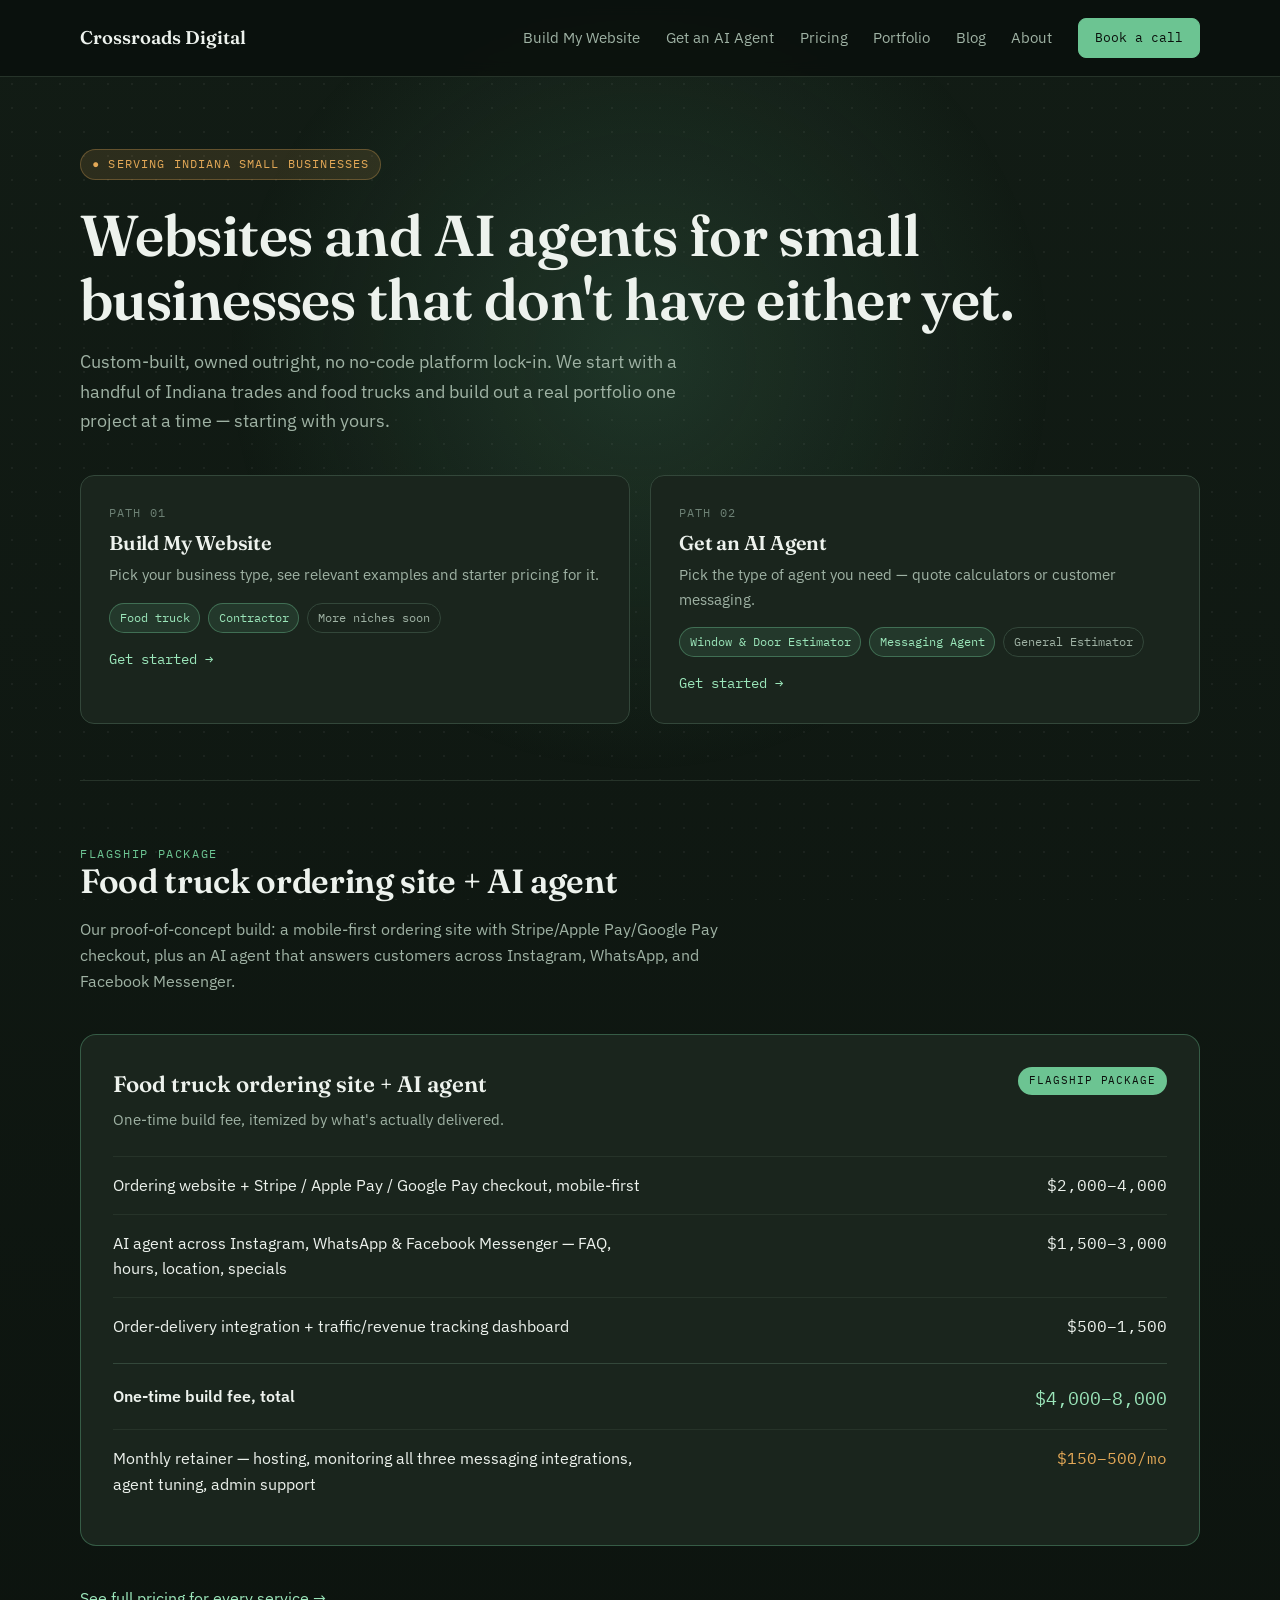
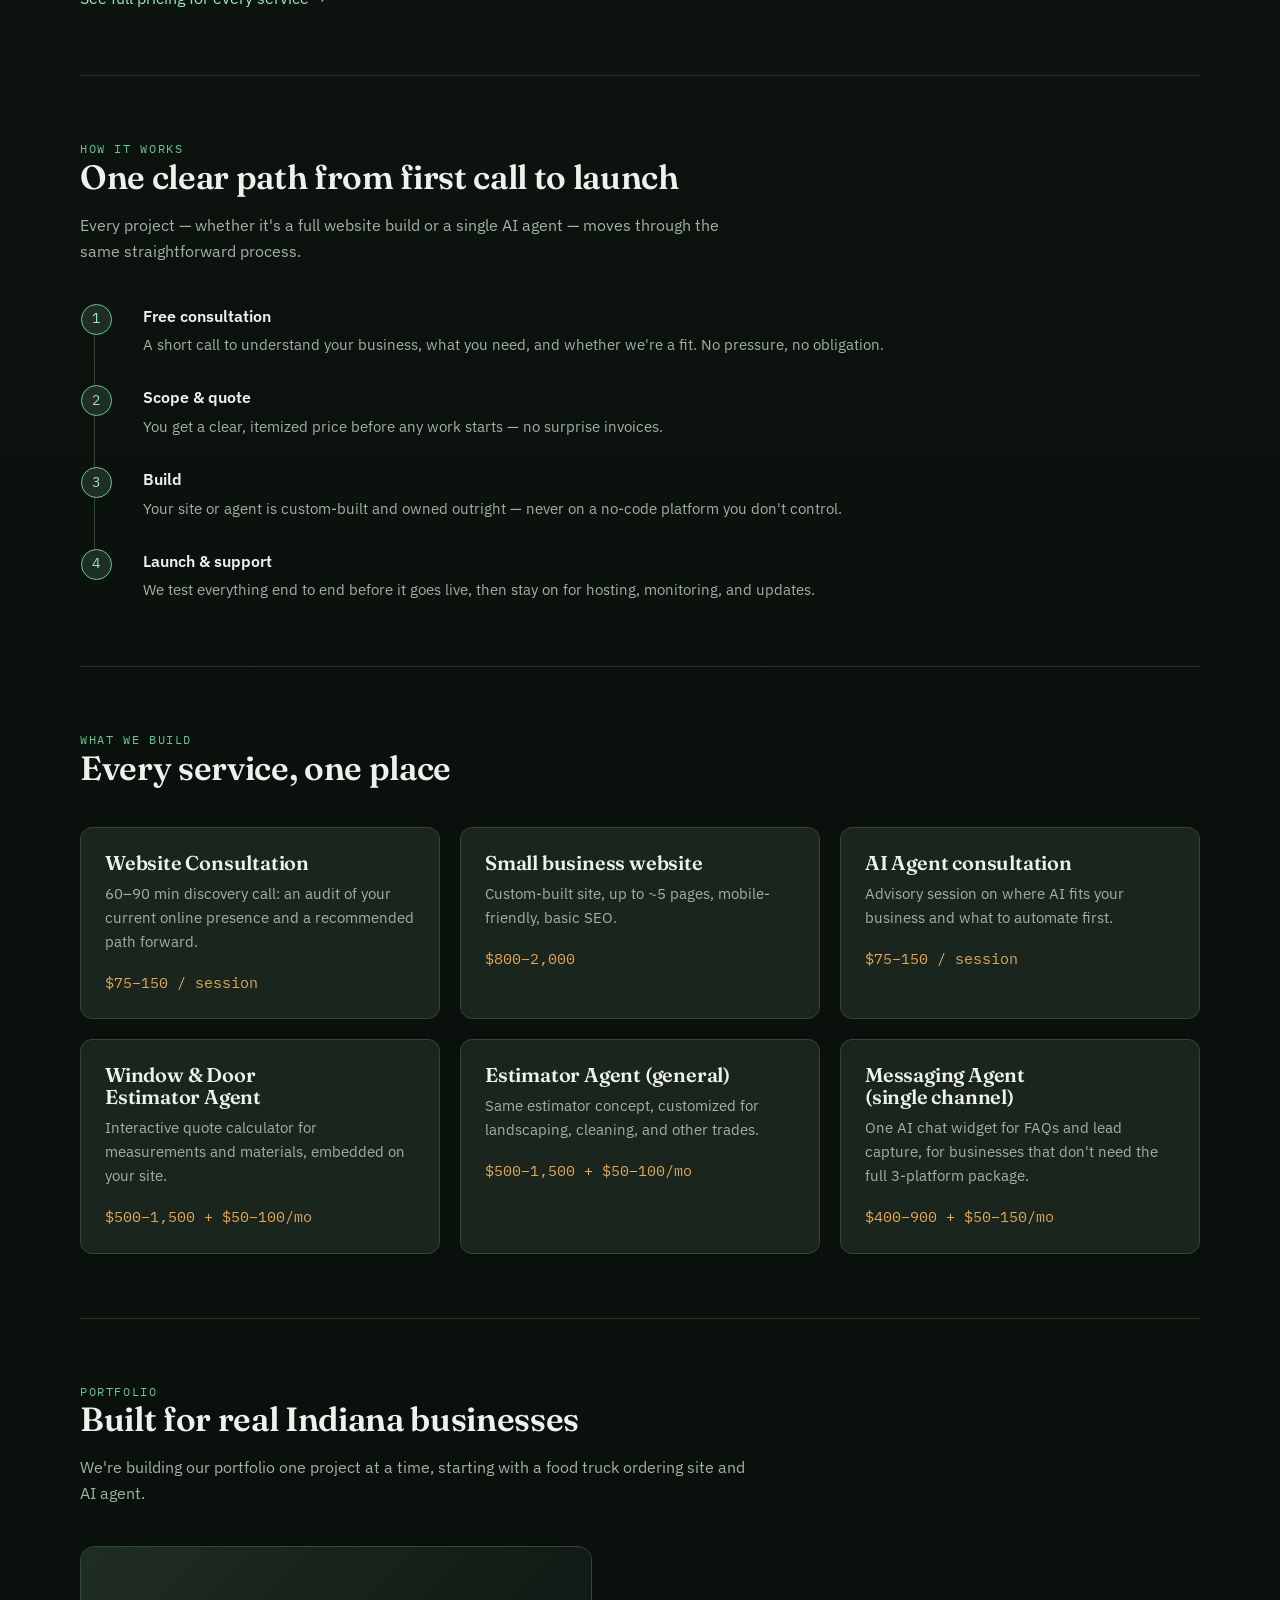
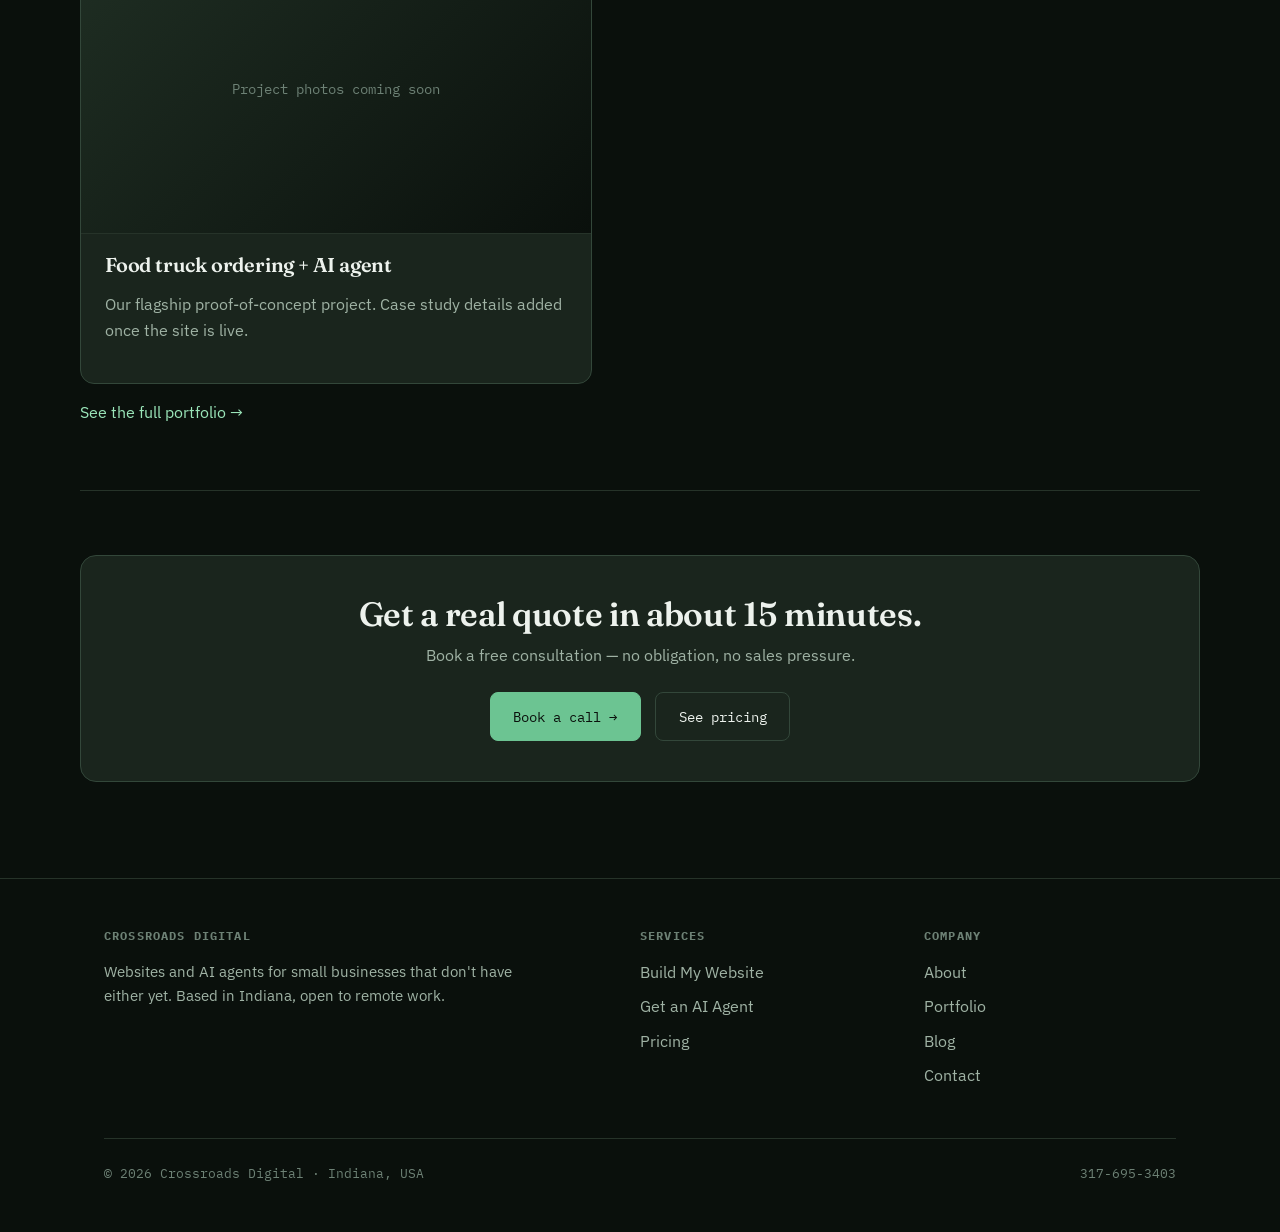
==== site/index.html @ ee1a5118 "Initial commit: Crossroads Digital marketing site Static HTML/CSS/JS site per the launch plan (color" ====
<!doctype html>
<html lang="en">
<head>
<meta charset="utf-8">
<meta name="viewport" content="width=device-width, initial-scale=1">
<title>Crossroads Digital — Websites &amp; AI Agents for Indiana Small Businesses</title>
<meta name="description" content="Custom websites and AI agents for small businesses that don't have either yet. Serving Indiana — food trucks, contractors, and local trades.">
<link rel="icon" type="image/svg+xml" href="favicon.svg">
<meta property="og:type" content="website">
<meta property="og:title" content="Crossroads Digital — Websites & AI Agents for Indiana Small Businesses">
<meta property="og:description" content="Custom websites and AI agents for small businesses that don't have either yet. Serving Indiana — food trucks, contractors, and local trades.">
<meta name="twitter:card" content="summary">
<meta name="twitter:title" content="Crossroads Digital — Websites & AI Agents for Indiana Small Businesses">
<meta name="twitter:description" content="Custom websites and AI agents for small businesses that don't have either yet. Serving Indiana — food trucks, contractors, and local trades.">
<link rel="stylesheet" href="css/styles.css">
</head>
<body>

<header class="site">
  <nav class="wrap nav">
    <a href="index.html" class="logo">Crossroads Digital</a>
    <button class="nav-toggle" id="navToggle" aria-expanded="false" aria-controls="navLinks">Menu</button>
    <div class="nav-links" id="navLinks">
      <a href="build-my-website.html">Build My Website</a>
      <a href="get-an-ai-agent.html">Get an AI Agent</a>
      <a href="pricing.html">Pricing</a>
      <a href="portfolio.html">Portfolio</a>
      <a href="blog.html">Blog</a>
      <a href="about.html">About</a>
      <a href="contact.html" class="nav-cta">Book a call</a>
    </div>
  </nav>
</header>

<main>
  <section class="hero wrap">
    <div class="tag">● Serving Indiana small businesses</div>
    <h1>Websites and AI agents for small businesses that don't have either yet.</h1>
    <p class="sub">Custom-built, owned outright, no no-code platform lock-in. We start with a handful of Indiana trades and food trucks and build out a real portfolio one project at a time — starting with yours.</p>

    <div class="hero-paths">
      <a href="build-my-website.html" class="path-card">
        <div class="path-eyebrow">Path 01</div>
        <h3>Build My Website</h3>
        <p>Pick your business type, see relevant examples and starter pricing for it.</p>
        <div class="niche-tags">
          <span class="niche-tag launch">Food truck</span>
          <span class="niche-tag launch">Contractor</span>
          <span class="niche-tag">More niches soon</span>
        </div>
        <div class="go" style="margin-top:1rem;">Get started →</div>
      </a>
      <a href="get-an-ai-agent.html" class="path-card">
        <div class="path-eyebrow">Path 02</div>
        <h3>Get an AI Agent</h3>
        <p>Pick the type of agent you need — quote calculators or customer messaging.</p>
        <div class="niche-tags">
          <span class="niche-tag launch">Window &amp; Door Estimator</span>
          <span class="niche-tag launch">Messaging Agent</span>
          <span class="niche-tag">General Estimator</span>
        </div>
        <div class="go" style="margin-top:1rem;">Get started →</div>
      </a>
    </div>
  </section>

  <section class="section wrap">
    <div class="section-head">
      <div class="kicker">Flagship package</div>
      <h2>Food truck ordering site + AI agent</h2>
      <p class="lede">Our proof-of-concept build: a mobile-first ordering site with Stripe/Apple Pay/Google Pay checkout, plus an AI agent that answers customers across Instagram, WhatsApp, and Facebook Messenger.</p>
    </div>

    <div class="flagship">
      <div class="flagship-head">
        <div>
          <div class="flagship-name">Food truck ordering site + AI agent</div>
          <p class="flagship-sub">One-time build fee, itemized by what's actually delivered.</p>
        </div>
        <span class="pick">Flagship package</span>
      </div>

      <div class="line-item">
        <div class="li-label">Ordering website + Stripe / Apple Pay / Google Pay checkout, mobile-first</div>
        <div class="li-price">$2,000–4,000</div>
      </div>
      <div class="line-item">
        <div class="li-label">AI agent across Instagram, WhatsApp &amp; Facebook Messenger — FAQ, hours, location, specials</div>
        <div class="li-price">$1,500–3,000</div>
      </div>
      <div class="line-item">
        <div class="li-label">Order-delivery integration + traffic/revenue tracking dashboard</div>
        <div class="li-price">$500–1,500</div>
      </div>
      <div class="line-item total">
        <div class="li-label">One-time build fee, total</div>
        <div class="li-price">$4,000–8,000</div>
      </div>
      <div class="line-item retainer">
        <div class="li-label">Monthly retainer — hosting, monitoring all three messaging integrations, agent tuning, admin support</div>
        <div class="li-price">$150–500/mo</div>
      </div>
    </div>
    <a href="pricing.html" class="cta-link">See full pricing for every service →</a>
  </section>

  <section class="section wrap">
    <div class="section-head">
      <div class="kicker">How it works</div>
      <h2>One clear path from first call to launch</h2>
      <p class="lede">Every project — whether it's a full website build or a single AI agent — moves through the same straightforward process.</p>
    </div>
    <ol class="steps">
      <li>
        <div class="step-title">Free consultation</div>
        <div class="step-detail">A short call to understand your business, what you need, and whether we're a fit. No pressure, no obligation.</div>
      </li>
      <li>
        <div class="step-title">Scope &amp; quote</div>
        <div class="step-detail">You get a clear, itemized price before any work starts — no surprise invoices.</div>
      </li>
      <li>
        <div class="step-title">Build</div>
        <div class="step-detail">Your site or agent is custom-built and owned outright — never on a no-code platform you don't control.</div>
      </li>
      <li>
        <div class="step-title">Launch &amp; support</div>
        <div class="step-detail">We test everything end to end before it goes live, then stay on for hosting, monitoring, and updates.</div>
      </li>
    </ol>
  </section>

  <section class="section wrap">
    <div class="section-head">
      <div class="kicker">What we build</div>
      <h2>Every service, one place</h2>
    </div>
    <div class="grid grid-3">
      <div class="card">
        <h3>Website Consultation</h3>
        <p>60–90 min discovery call: an audit of your current online presence and a recommended path forward.</p>
        <div class="price">$75–150 / session</div>
      </div>
      <div class="card">
        <h3>Small business website</h3>
        <p>Custom-built site, up to ~5 pages, mobile-friendly, basic SEO.</p>
        <div class="price">$800–2,000</div>
      </div>
      <div class="card">
        <h3>AI Agent consultation</h3>
        <p>Advisory session on where AI fits your business and what to automate first.</p>
        <div class="price">$75–150 / session</div>
      </div>
      <div class="card">
        <h3>Window &amp; Door Estimator Agent</h3>
        <p>Interactive quote calculator for measurements and materials, embedded on your site.</p>
        <div class="price">$500–1,500 + $50–100/mo</div>
      </div>
      <div class="card">
        <h3>Estimator Agent (general)</h3>
        <p>Same estimator concept, customized for landscaping, cleaning, and other trades.</p>
        <div class="price">$500–1,500 + $50–100/mo</div>
      </div>
      <div class="card">
        <h3>Messaging Agent (single channel)</h3>
        <p>One AI chat widget for FAQs and lead capture, for businesses that don't need the full 3-platform package.</p>
        <div class="price">$400–900 + $50–150/mo</div>
      </div>
    </div>
  </section>

  <section class="section wrap">
    <div class="section-head">
      <div class="kicker">Portfolio</div>
      <h2>Built for real Indiana businesses</h2>
      <p class="lede">We're building our portfolio one project at a time, starting with a food truck ordering site and AI agent.</p>
    </div>
    <div class="portfolio-card" style="max-width:32rem;">
      <div class="thumb">Project photos coming soon</div>
      <div class="body">
        <h3>Food truck ordering + AI agent</h3>
        <p class="muted">Our flagship proof-of-concept project. Case study details added once the site is live.</p>
      </div>
    </div>
    <a href="portfolio.html" class="cta-link" style="display:inline-block; margin-top:1rem;">See the full portfolio →</a>
  </section>

  <section class="section wrap">
    <div class="cta-band">
      <h2>Get a real quote in about 15 minutes.</h2>
      <p>Book a free consultation — no obligation, no sales pressure.</p>
      <div class="btn-row">
        <a href="contact.html" class="btn">Book a call →</a>
        <a href="pricing.html" class="btn secondary">See pricing</a>
      </div>
    </div>
  </section>
</main>

<footer class="site">
  <div class="wrap">
    <div class="footer-grid">
      <div>
        <h4>Crossroads Digital</h4>
        <p class="muted" style="max-width:26rem; font-size:0.92rem;">Websites and AI agents for small businesses that don't have either yet. Based in Indiana, open to remote work.</p>
      </div>
      <div>
        <h4>Services</h4>
        <ul>
          <li><a href="build-my-website.html">Build My Website</a></li>
          <li><a href="get-an-ai-agent.html">Get an AI Agent</a></li>
          <li><a href="pricing.html">Pricing</a></li>
        </ul>
      </div>
      <div>
        <h4>Company</h4>
        <ul>
          <li><a href="about.html">About</a></li>
          <li><a href="portfolio.html">Portfolio</a></li>
          <li><a href="blog.html">Blog</a></li>
          <li><a href="contact.html">Contact</a></li>
        </ul>
      </div>
    </div>
    <div class="footer-bottom">
      <span>© 2026 Crossroads Digital · Indiana, USA</span>
      <span>317-695-3403</span>
    </div>
  </div>
</footer>

<script src="js/nav.js"></script>
</body>
</html>
---- site/css/styles.css ----
/* Crossroads Digital — shared design system
   Palette, type, and pattern lifted directly from the launch plan. */

@import url('https://fonts.googleapis.com/css2?family=Fraunces:opsz,wght@9..144,500;9..144,600;9..144,700&family=IBM+Plex+Sans:wght@400;500;600;700&family=IBM+Plex+Mono:wght@400;500&display=swap');

:root {
  --bg-0: #0a100c;
  --bg-1: #121c15;
  --surface: #1a251d;
  --surface-2: #1f2e23;
  --border: #33473a;
  --border-soft: #263329;
  --text: #edf2ed;
  --text-muted: #9fb2a4;
  --text-faint: #6d8175;
  --accent: #6cc492;
  --accent-strong: #9be6ba;
  --amber: #e3a857;
  --amber-soft: rgba(227, 168, 87, 0.13);
  --accent-soft: rgba(108, 196, 146, 0.12);
  --font-display: "Fraunces", Georgia, "Times New Roman", serif;
  --font-body: "IBM Plex Sans", -apple-system, "Segoe UI", sans-serif;
  --font-mono: "IBM Plex Mono", ui-monospace, "SFMono-Regular", Menlo, monospace;
  --max: 1120px;
}

* { box-sizing: border-box; }
html { -webkit-text-size-adjust: 100%; scroll-behavior: smooth; }

body {
  margin: 0;
  background: linear-gradient(180deg, var(--bg-1) 0%, var(--bg-0) 55%, var(--bg-0) 100%);
  color: var(--text);
  font-family: var(--font-body);
  font-size: 16px;
  line-height: 1.6;
  position: relative;
  min-height: 100vh;
  overflow-x: hidden;
}

body::before {
  content: "";
  position: fixed;
  inset: 0;
  background-image: radial-gradient(circle, rgba(255, 255, 255, 0.05) 1px, transparent 1px);
  background-size: 24px 24px;
  pointer-events: none;
  z-index: 0;
}

body::after {
  content: "";
  position: fixed;
  top: -10%;
  left: 50%;
  width: 900px;
  height: 900px;
  transform: translateX(-50%);
  background: radial-gradient(circle, rgba(108, 196, 146, 0.16) 0%, rgba(108, 196, 146, 0) 65%);
  pointer-events: none;
  z-index: 0;
}

img { max-width: 100%; display: block; }
a { color: var(--accent-strong); text-decoration: none; }
a:hover { text-decoration: underline; }
a:focus-visible, button:focus-visible, input:focus-visible, textarea:focus-visible, summary:focus-visible {
  outline: 2px solid var(--accent-strong);
  outline-offset: 2px;
}

h1, h2, h3 {
  font-family: var(--font-display);
  font-weight: 600;
  line-height: 1.1;
  letter-spacing: -0.01em;
  margin: 0 0 1rem;
  text-wrap: balance;
}
h1 { font-size: clamp(2.4rem, 6vw, 3.6rem); }
h2 { font-size: clamp(1.6rem, 3.4vw, 2.1rem); }
h3 { font-size: 1.25rem; }
p { margin: 0 0 1rem; color: var(--text); }
.muted { color: var(--text-muted); }

.wrap {
  position: relative;
  z-index: 1;
  max-width: var(--max);
  margin: 0 auto;
  padding: 0 1.5rem;
}

.eyebrow, .kicker {
  font-family: var(--font-mono);
  font-size: 0.72rem;
  letter-spacing: 0.14em;
  text-transform: uppercase;
  color: var(--accent);
}

.tag {
  display: inline-flex;
  align-items: center;
  gap: 0.5rem;
  font-family: var(--font-mono);
  font-size: 0.72rem;
  letter-spacing: 0.1em;
  text-transform: uppercase;
  color: var(--amber);
  background: var(--amber-soft);
  border: 1px solid rgba(227, 168, 87, 0.3);
  padding: 0.35rem 0.7rem;
  border-radius: 100px;
  margin-bottom: 1.5rem;
}

/* ---------- Header / nav ---------- */
header.site {
  position: sticky;
  top: 0;
  z-index: 20;
  background: rgba(10, 16, 12, 0.85);
  backdrop-filter: blur(8px);
  border-bottom: 1px solid var(--border-soft);
}
.nav {
  display: flex;
  align-items: center;
  justify-content: space-between;
  padding: 1.1rem 0;
  gap: 1rem;
}
.logo {
  font-family: var(--font-display);
  font-weight: 600;
  font-size: 1.15rem;
  color: var(--text);
  white-space: nowrap;
}
.logo:hover { text-decoration: none; color: var(--accent-strong); }
.nav-links {
  display: flex;
  align-items: center;
  gap: 1.6rem;
  font-size: 0.92rem;
}
.nav-links a { color: var(--text-muted); }
.nav-links a:hover, .nav-links a.active { color: var(--text); text-decoration: none; }
.nav-cta {
  font-family: var(--font-mono);
  font-size: 0.82rem;
  color: var(--bg-0) !important;
  background: var(--accent);
  padding: 0.55rem 1rem;
  border-radius: 8px;
  border: 1px solid var(--accent);
  white-space: nowrap;
}
.nav-cta:hover { background: var(--accent-strong); text-decoration: none; }

.nav-toggle { display: none; }

@media (max-width: 760px) {
  .nav-links {
    display: none;
    position: absolute;
    top: 100%;
    left: 0;
    right: 0;
    flex-direction: column;
    align-items: flex-start;
    gap: 0;
    background: var(--bg-1);
    border-bottom: 1px solid var(--border-soft);
    padding: 0.5rem 1.5rem 1rem;
  }
  .nav-links.open { display: flex; }
  .nav-links a { padding: 0.7rem 0; width: 100%; }
  .nav-cta { margin-top: 0.5rem; }
  .nav-toggle {
    display: inline-flex;
    background: none;
    border: 1px solid var(--border);
    color: var(--text);
    border-radius: 8px;
    padding: 0.5rem 0.7rem;
    font-size: 1rem;
  }
}

/* ---------- Hero ---------- */
.hero { padding: 4.5rem 0 3.5rem; }
.hero .sub { font-size: 1.15rem; color: var(--text-muted); max-width: 40rem; }

.hero-paths {
  display: grid;
  grid-template-columns: 1fr 1fr;
  gap: 1.25rem;
  margin-top: 2.5rem;
}
@media (max-width: 700px) { .hero-paths { grid-template-columns: 1fr; } }

.path-card {
  display: block;
  background: var(--surface);
  border: 1px solid var(--border);
  border-radius: 14px;
  padding: 1.75rem;
  transition: border-color 0.15s ease, transform 0.15s ease;
}
.path-card:hover { border-color: var(--accent); transform: translateY(-2px); text-decoration: none; }
.path-card .path-eyebrow { font-family: var(--font-mono); font-size: 0.72rem; letter-spacing: 0.1em; text-transform: uppercase; color: var(--text-faint); margin-bottom: 0.6rem; }
.path-card h3 { color: var(--text); margin-bottom: 0.5rem; }
.path-card p { color: var(--text-muted); font-size: 0.95rem; margin-bottom: 1rem; }
.path-card .go { color: var(--accent-strong); font-family: var(--font-mono); font-size: 0.85rem; }

.niche-tags { display: flex; flex-wrap: wrap; gap: 0.5rem; }
.niche-tag {
  font-family: var(--font-mono);
  font-size: 0.72rem;
  padding: 0.3rem 0.6rem;
  border-radius: 100px;
  border: 1px solid var(--border);
  color: var(--text-muted);
}
.niche-tag.launch { color: var(--accent-strong); border-color: rgba(108,196,146,0.4); background: var(--accent-soft); }

/* ---------- Sections ---------- */
.section { padding: 4rem 0; border-top: 1px solid var(--border-soft); }
.section.no-border { border-top: none; }
.section .lede { color: var(--text-muted); font-size: 1.02rem; max-width: 42rem; margin-bottom: 2rem; }
.section-head { margin-bottom: 2.5rem; }

/* ---------- Cards / grids ---------- */
.grid { display: grid; gap: 1.25rem; }
.grid-3 { grid-template-columns: repeat(3, 1fr); }
.grid-2 { grid-template-columns: repeat(2, 1fr); }
@media (max-width: 860px) { .grid-3 { grid-template-columns: 1fr 1fr; } }
@media (max-width: 620px) { .grid-3, .grid-2 { grid-template-columns: 1fr; } }

.card {
  background: var(--surface);
  border: 1px solid var(--border);
  border-radius: 12px;
  padding: 1.5rem;
}
.card h3 { margin-bottom: 0.5rem; }
.card p { color: var(--text-muted); font-size: 0.94rem; }
.card .price {
  font-family: var(--font-mono);
  color: var(--amber);
  font-size: 0.95rem;
  margin-top: 0.75rem;
}
.card .cta-link { display: inline-block; margin-top: 0.75rem; font-size: 0.9rem; }
.card.coming-soon { opacity: 0.6; }
.card.coming-soon .badge {
  font-family: var(--font-mono);
  font-size: 0.65rem;
  letter-spacing: 0.08em;
  text-transform: uppercase;
  color: var(--text-faint);
  border: 1px solid var(--border);
  border-radius: 100px;
  padding: 0.15rem 0.55rem;
  display: inline-block;
  margin-bottom: 0.6rem;
}

/* ---------- Flagship / pricing ---------- */
.flagship {
  background: var(--surface);
  border: 1px solid rgba(108, 196, 146, 0.35);
  border-radius: 16px;
  padding: 2rem;
  margin-bottom: 2.5rem;
}
.flagship-head {
  display: flex;
  justify-content: space-between;
  align-items: flex-start;
  gap: 1rem;
  flex-wrap: wrap;
  margin-bottom: 1.5rem;
}
.flagship-name { font-family: var(--font-display); font-size: 1.4rem; font-weight: 600; }
.flagship-sub { color: var(--text-muted); font-size: 0.92rem; margin: 0.3rem 0 0; }
.pick {
  font-family: var(--font-mono);
  font-size: 0.7rem;
  letter-spacing: 0.08em;
  text-transform: uppercase;
  color: var(--bg-0);
  background: var(--accent);
  padding: 0.3rem 0.7rem;
  border-radius: 100px;
  white-space: nowrap;
}

.line-item {
  display: flex;
  justify-content: space-between;
  align-items: flex-start;
  gap: 1.5rem;
  padding: 1rem 0;
  border-top: 1px solid var(--border-soft);
}
.line-item:first-of-type { border-top: none; }
.li-label { color: var(--text); font-size: 0.98rem; max-width: 34rem; }
.li-why { display: block; color: var(--text-faint); font-size: 0.85rem; margin-top: 0.3rem; }
.li-price { font-family: var(--font-mono); color: var(--text); white-space: nowrap; font-size: 0.98rem; }
.line-item.total { border-top: 1px solid var(--border); margin-top: 0.5rem; padding-top: 1.25rem; }
.line-item.total .li-label { font-weight: 600; }
.line-item.total .li-price { color: var(--accent-strong); font-size: 1.15rem; }
.line-item.retainer .li-price { color: var(--amber); }

.price-table-wrap { overflow-x: auto; }
.price-table { width: 100%; border-collapse: collapse; font-size: 0.94rem; }
.price-table th, .price-table td { text-align: left; padding: 0.9rem 0.75rem; border-bottom: 1px solid var(--border-soft); vertical-align: top; }
.price-table th { font-family: var(--font-mono); font-size: 0.72rem; letter-spacing: 0.08em; text-transform: uppercase; color: var(--text-faint); font-weight: 500; }
.price-table td.svc { color: var(--text); font-weight: 500; white-space: nowrap; }
.price-table td.desc { color: var(--text-muted); }
.price-table td.price { font-family: var(--font-mono); color: var(--amber); white-space: nowrap; }

.note { color: var(--text-faint); font-size: 0.88rem; margin-top: 1.5rem; }

/* ---------- Steps / process ---------- */
.steps { list-style: none; margin: 0; padding: 0; counter-reset: step; }
.steps li {
  counter-increment: step;
  position: relative;
  padding: 0 0 1.75rem 3rem;
  border-left: 1px solid var(--border);
  margin-left: 0.9rem;
}
.steps li:last-child { border-left: 1px solid transparent; padding-bottom: 0; }
.steps li::before {
  content: counter(step);
  position: absolute;
  left: -0.9rem;
  top: 0;
  width: 1.8rem;
  height: 1.8rem;
  border-radius: 50%;
  background: var(--surface-2);
  border: 1px solid var(--accent);
  color: var(--accent-strong);
  font-family: var(--font-mono);
  font-size: 0.85rem;
  display: flex;
  align-items: center;
  justify-content: center;
}
.step-title { font-weight: 600; color: var(--text); margin-bottom: 0.25rem; }
.step-detail { color: var(--text-muted); font-size: 0.94rem; }

/* ---------- CTA band ---------- */
.cta-band {
  background: var(--surface);
  border: 1px solid var(--border);
  border-radius: 16px;
  padding: 2.5rem;
  text-align: center;
}
.cta-band h2 { margin-bottom: 0.6rem; }
.cta-band p { color: var(--text-muted); margin-bottom: 1.5rem; }

.btn {
  display: inline-flex;
  align-items: center;
  gap: 0.4rem;
  font-family: var(--font-mono);
  font-size: 0.9rem;
  color: var(--bg-0);
  background: var(--accent);
  padding: 0.75rem 1.4rem;
  border-radius: 8px;
  border: 1px solid var(--accent);
}
.btn:hover { background: var(--accent-strong); text-decoration: none; }
.btn.secondary {
  color: var(--text);
  background: transparent;
  border: 1px solid var(--border);
}
.btn.secondary:hover { border-color: var(--accent); background: var(--surface-2); }
.btn-row { display: flex; gap: 0.9rem; flex-wrap: wrap; justify-content: center; }

/* ---------- Footer ---------- */
footer.site {
  border-top: 1px solid var(--border-soft);
  padding: 3rem 0;
  margin-top: 2rem;
}
.footer-grid {
  display: grid;
  grid-template-columns: 2fr 1fr 1fr;
  gap: 2rem;
}
@media (max-width: 700px) { .footer-grid { grid-template-columns: 1fr; } }
footer.site h4 {
  font-family: var(--font-mono);
  font-size: 0.72rem;
  letter-spacing: 0.1em;
  text-transform: uppercase;
  color: var(--text-faint);
  margin: 0 0 0.9rem;
}
footer.site ul { list-style: none; margin: 0; padding: 0; }
footer.site li { margin-bottom: 0.55rem; }
footer.site a { color: var(--text-muted); }
footer.site a:hover { color: var(--text); }
.footer-bottom {
  margin-top: 2.5rem;
  padding-top: 1.5rem;
  border-top: 1px solid var(--border-soft);
  display: flex;
  justify-content: space-between;
  flex-wrap: wrap;
  gap: 0.5rem;
  font-size: 0.82rem;
  color: var(--text-faint);
  font-family: var(--font-mono);
}

/* ---------- Contact form ---------- */
.contact-form { display: grid; gap: 1.1rem; max-width: 32rem; }
.field label { display: block; font-size: 0.88rem; color: var(--text-muted); margin-bottom: 0.4rem; }
.field input, .field select, .field textarea {
  width: 100%;
  background: var(--surface-2);
  border: 1px solid var(--border);
  border-radius: 8px;
  padding: 0.7rem 0.85rem;
  color: var(--text);
  font-family: var(--font-body);
  font-size: 0.96rem;
}
.field textarea { resize: vertical; min-height: 7rem; }
.field input::placeholder, .field textarea::placeholder { color: var(--text-faint); }

.contact-cards { display: grid; gap: 1rem; grid-template-columns: 1fr 1fr; margin-bottom: 2rem; }
@media (max-width: 620px) { .contact-cards { grid-template-columns: 1fr; } }
.contact-cards .card a { font-family: var(--font-mono); font-size: 0.95rem; }

/* ---------- Misc ---------- */
.badge-soon {
  display: inline-block;
  font-family: var(--font-mono);
  font-size: 0.7rem;
  letter-spacing: 0.06em;
  text-transform: uppercase;
  color: var(--amber);
  background: var(--amber-soft);
  border: 1px solid rgba(227,168,87,0.3);
  border-radius: 100px;
  padding: 0.2rem 0.6rem;
}

.portfolio-card {
  background: var(--surface);
  border: 1px solid var(--border);
  border-radius: 14px;
  overflow: hidden;
}
.portfolio-card .thumb {
  aspect-ratio: 16/9;
  background: linear-gradient(135deg, var(--surface-2), var(--bg-0));
  display: flex;
  align-items: center;
  justify-content: center;
  color: var(--text-faint);
  font-family: var(--font-mono);
  font-size: 0.85rem;
  border-bottom: 1px solid var(--border-soft);
}
.portfolio-card .body { padding: 1.25rem 1.5rem 1.5rem; }

/* ---------- Estimator tool ---------- */
.estimator-tool {
  background: var(--surface);
  border: 1px solid var(--border);
  border-radius: 16px;
  padding: 2rem;
}
.estimator-rows { display: grid; gap: 1rem; margin-bottom: 1.25rem; }
.estimator-row {
  display: grid;
  grid-template-columns: 1.3fr 1.1fr 1.3fr 0.7fr 1.1fr auto;
  gap: 0.75rem;
  align-items: end;
  background: var(--surface-2);
  border: 1px solid var(--border-soft);
  border-radius: 10px;
  padding: 1rem;
}
@media (max-width: 820px) {
  .estimator-row { grid-template-columns: 1fr 1fr; }
  .field-removal { grid-column: span 2; }
}
.estimator-row .field label {
  display: block;
  font-family: var(--font-mono);
  font-size: 0.68rem;
  letter-spacing: 0.06em;
  text-transform: uppercase;
  color: var(--text-faint);
  margin-bottom: 0.35rem;
}
.estimator-row select,
.estimator-row input[type="number"] {
  width: 100%;
  background: var(--bg-1);
  border: 1px solid var(--border);
  border-radius: 8px;
  padding: 0.55rem 0.6rem;
  color: var(--text);
  font-family: var(--font-body);
  font-size: 0.92rem;
}
.field-removal { display: flex; align-items: center; gap: 0.5rem; }
.field-removal label { margin-bottom: 0 !important; text-transform: none !important; font-family: var(--font-body) !important; font-size: 0.85rem !important; color: var(--text-muted) !important; letter-spacing: normal !important; }
.row-remove {
  background: none;
  border: 1px solid var(--border);
  color: var(--text-faint);
  border-radius: 8px;
  width: 2.2rem;
  height: 2.2rem;
  font-size: 1.1rem;
  line-height: 1;
  cursor: pointer;
}
.row-remove:hover { color: var(--text); border-color: var(--amber); }

.estimator-totals {
  border-top: 1px solid var(--border);
  padding-top: 1.25rem;
  margin-top: 0.5rem;
}
.totals-line {
  display: flex;
  justify-content: space-between;
  gap: 1rem;
  padding: 0.4rem 0;
  color: var(--text-muted);
  font-size: 0.9rem;
}
.totals-range {
  display: flex;
  justify-content: space-between;
  align-items: baseline;
  margin-top: 0.75rem;
  padding-top: 0.9rem;
  border-top: 1px solid var(--border-soft);
}
.range-amount {
  font-family: var(--font-mono);
  color: var(--accent-strong);
  font-size: 1.3rem;
}
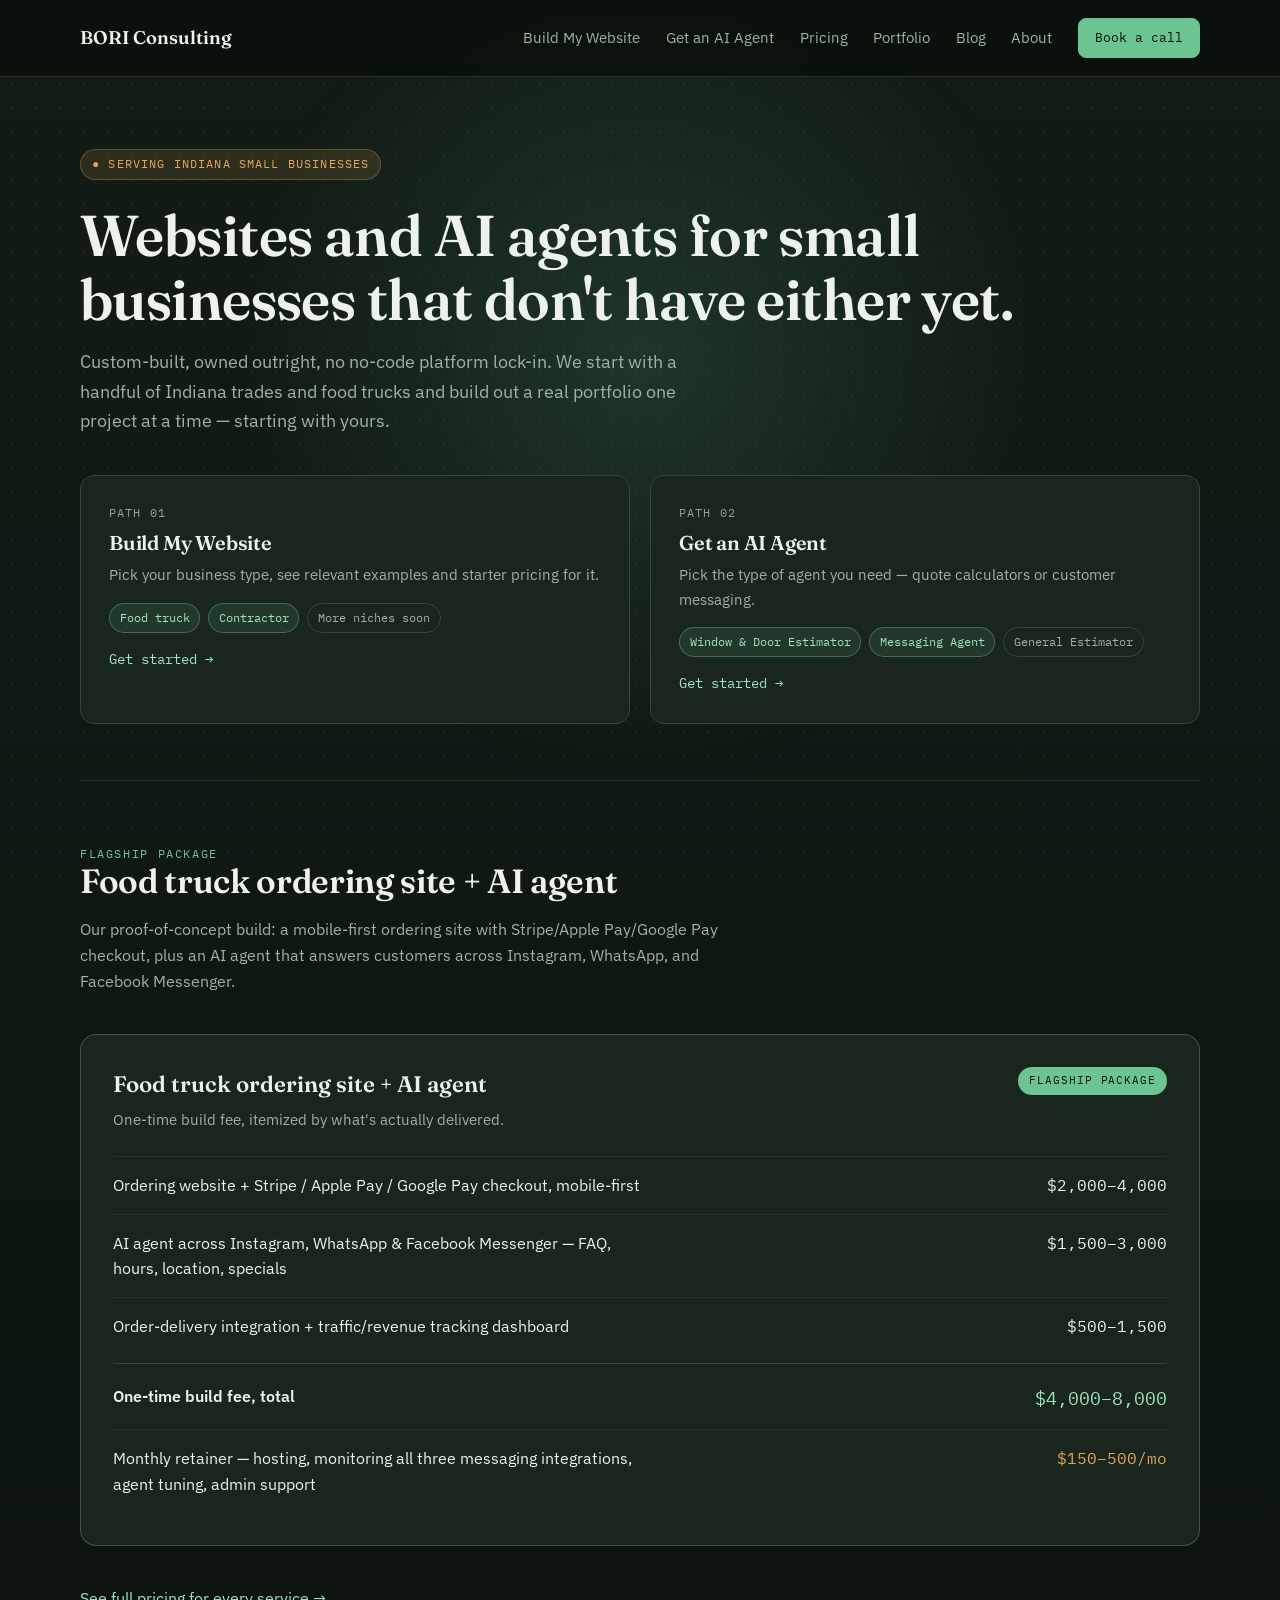
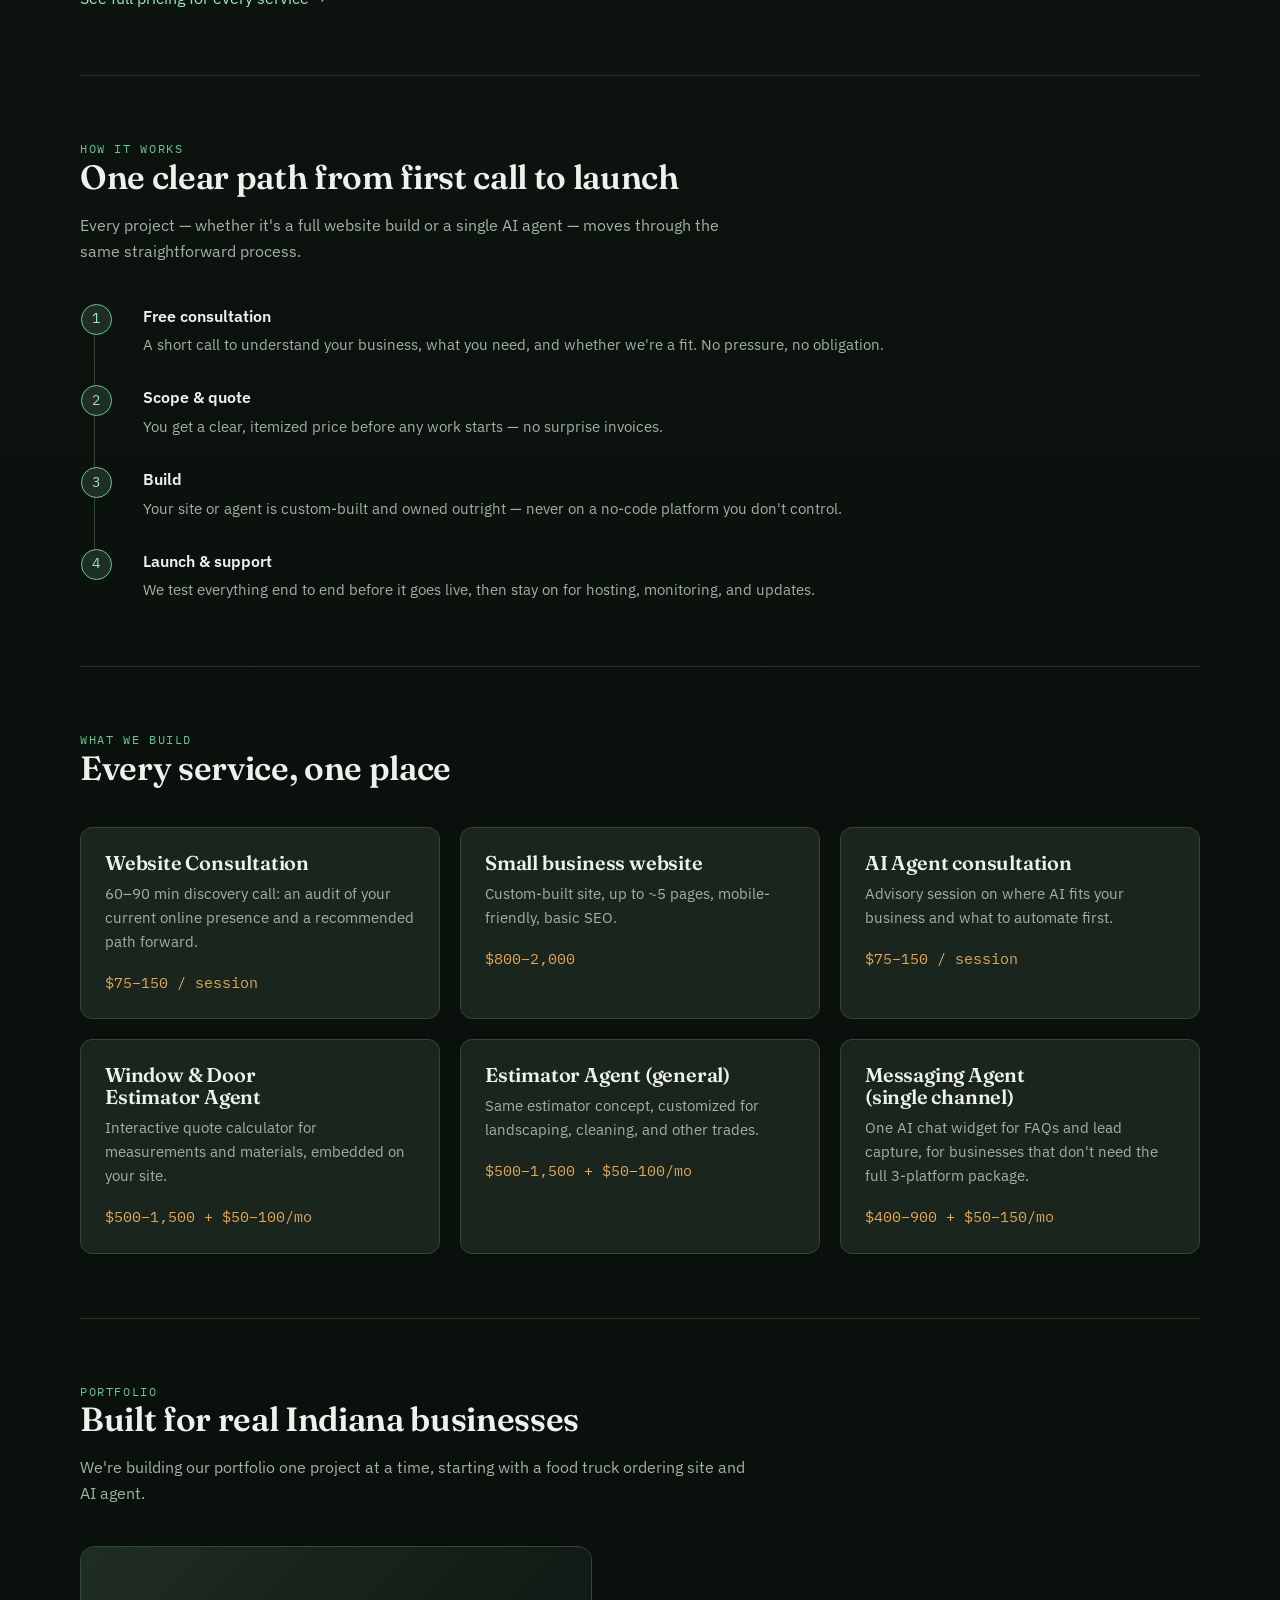
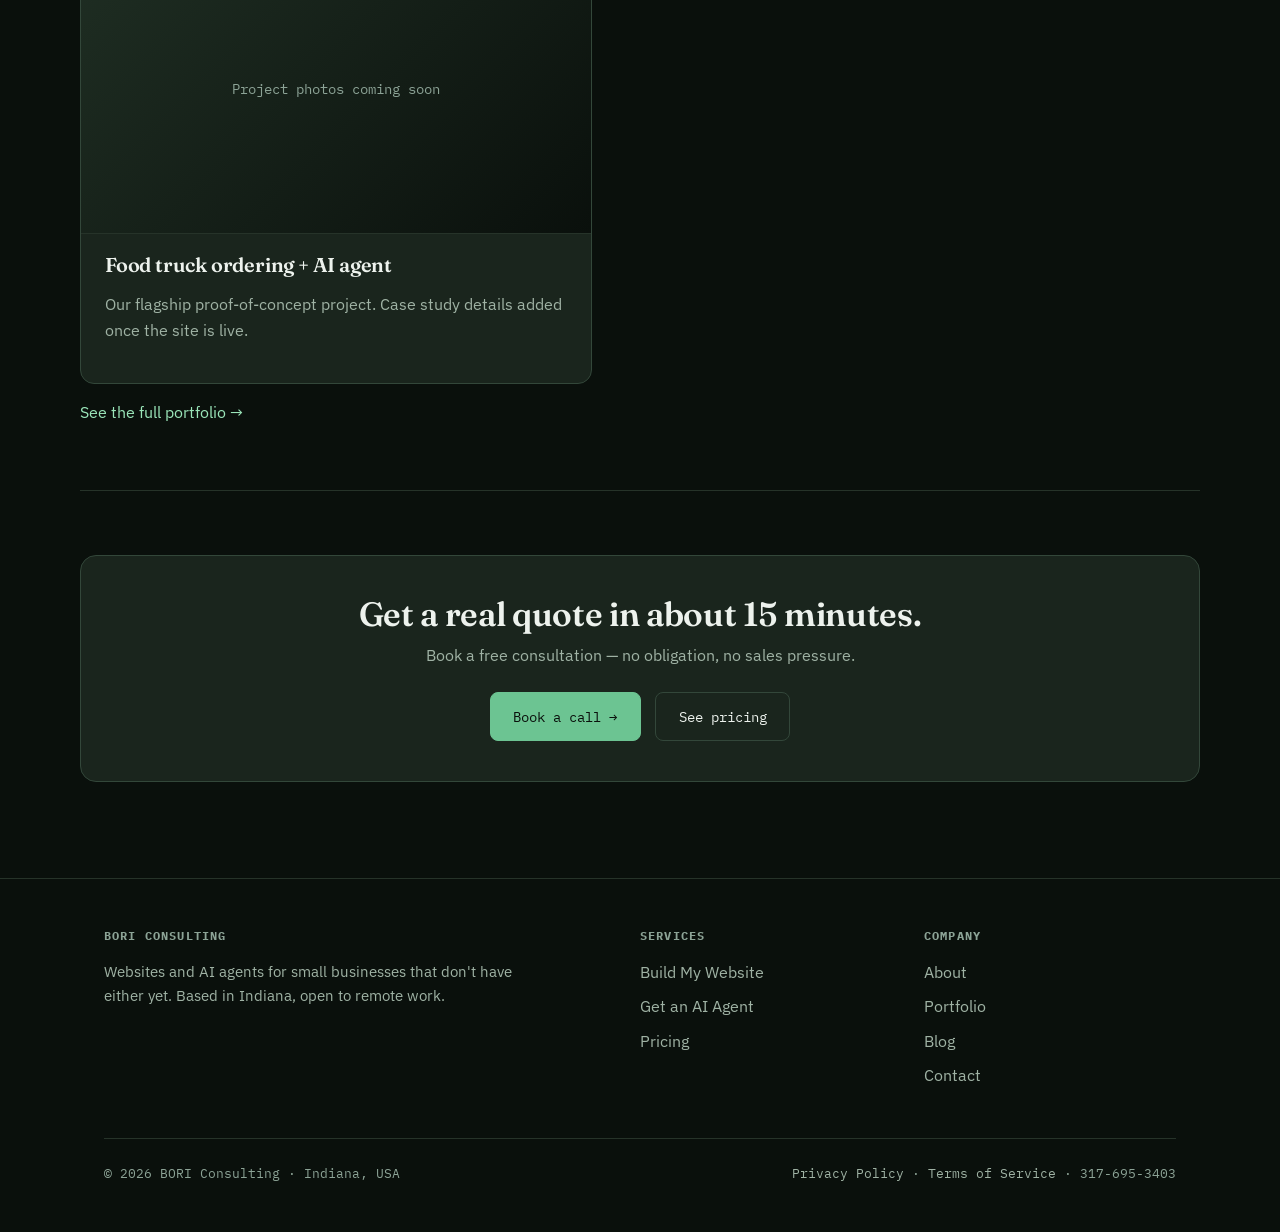
==== commit f04ec372: "Rebrand to BORI Consulting, add legal pages, fix contrast - Rename Crossroads Digital -> BORI Consul" ====
--- a/site/index.html
+++ b/site/index.html
@@ -3,14 +3,15 @@
 <head>
 <meta charset="utf-8">
 <meta name="viewport" content="width=device-width, initial-scale=1">
-<title>Crossroads Digital — Websites &amp; AI Agents for Indiana Small Businesses</title>
+<title>BORI Consulting — Websites &amp; AI Agents for Indiana Small Businesses</title>
 <meta name="description" content="Custom websites and AI agents for small businesses that don't have either yet. Serving Indiana — food trucks, contractors, and local trades.">
 <link rel="icon" type="image/svg+xml" href="favicon.svg">
 <meta property="og:type" content="website">
-<meta property="og:title" content="Crossroads Digital — Websites & AI Agents for Indiana Small Businesses">
+<meta property="og:title" content="BORI Consulting — Websites & AI Agents for Indiana Small Businesses">
 <meta property="og:description" content="Custom websites and AI agents for small businesses that don't have either yet. Serving Indiana — food trucks, contractors, and local trades.">
+<meta property="og:url" content="https://boriconsulting.com/">
 <meta name="twitter:card" content="summary">
-<meta name="twitter:title" content="Crossroads Digital — Websites & AI Agents for Indiana Small Businesses">
+<meta name="twitter:title" content="BORI Consulting — Websites & AI Agents for Indiana Small Businesses">
 <meta name="twitter:description" content="Custom websites and AI agents for small businesses that don't have either yet. Serving Indiana — food trucks, contractors, and local trades.">
 <link rel="stylesheet" href="css/styles.css">
 </head>
@@ -18,7 +19,7 @@
 
 <header class="site">
   <nav class="wrap nav">
-    <a href="index.html" class="logo">Crossroads Digital</a>
+    <a href="index.html" class="logo">BORI Consulting</a>
     <button class="nav-toggle" id="navToggle" aria-expanded="false" aria-controls="navLinks">Menu</button>
     <div class="nav-links" id="navLinks">
       <a href="build-my-website.html">Build My Website</a>
@@ -201,7 +202,7 @@
   <div class="wrap">
     <div class="footer-grid">
       <div>
-        <h4>Crossroads Digital</h4>
+        <h4>BORI Consulting</h4>
         <p class="muted" style="max-width:26rem; font-size:0.92rem;">Websites and AI agents for small businesses that don't have either yet. Based in Indiana, open to remote work.</p>
       </div>
       <div>
@@ -223,8 +224,8 @@
       </div>
     </div>
     <div class="footer-bottom">
-      <span>© 2026 Crossroads Digital · Indiana, USA</span>
-      <span>317-695-3403</span>
+      <span>© 2026 BORI Consulting · Indiana, USA</span>
+      <span class="footer-legal"><a href="privacy-policy.html">Privacy Policy</a> · <a href="terms-of-service.html">Terms of Service</a> · 317-695-3403</span>
     </div>
   </div>
 </footer>
--- a/site/css/styles.css
+++ b/site/css/styles.css
@@ -1,4 +1,4 @@
-/* Crossroads Digital — shared design system
+/* BORI Consulting — shared design system
    Palette, type, and pattern lifted directly from the launch plan. */
 
 @import url('https://fonts.googleapis.com/css2?family=Fraunces:opsz,wght@9..144,500;9..144,600;9..144,700&family=IBM+Plex+Sans:wght@400;500;600;700&family=IBM+Plex+Mono:wght@400;500&display=swap');
@@ -12,7 +12,7 @@
   --border-soft: #263329;
   --text: #edf2ed;
   --text-muted: #9fb2a4;
-  --text-faint: #6d8175;
+  --text-faint: #8ca396; /* brightened from #6d8175 — the original failed WCAG AA (4.5:1) for body text against --surface and lighter; this passes ~5.3:1+ on every background it's used against. */
   --accent: #6cc492;
   --accent-strong: #9be6ba;
   --amber: #e3a857;
@@ -561,3 +561,32 @@
   color: var(--accent-strong);
   font-size: 1.3rem;
 }
+
+/* ---------- Legal documents ---------- */
+.legal-notice {
+  display: flex;
+  gap: 0.9rem;
+  align-items: flex-start;
+  background: var(--amber-soft);
+  border: 1px solid rgba(227, 168, 87, 0.35);
+  border-radius: 12px;
+  padding: 1.1rem 1.3rem;
+  margin-bottom: 2.5rem;
+}
+.legal-notice .mark {
+  font-family: var(--font-mono);
+  color: var(--amber);
+  font-weight: 600;
+  flex-shrink: 0;
+}
+.legal-notice p { margin: 0; color: var(--text); font-size: 0.92rem; }
+.legal-notice p + p { margin-top: 0.5rem; }
+
+.legal-doc { max-width: 42rem; }
+.legal-doc h2 { font-size: 1.3rem; margin-top: 2.25rem; }
+.legal-doc h2:first-of-type { margin-top: 0; }
+.legal-doc p, .legal-doc li { color: var(--text-muted); font-size: 0.97rem; }
+.legal-doc ul { padding-left: 1.25rem; margin: 0 0 1rem; }
+.legal-doc li { margin-bottom: 0.4rem; }
+.legal-doc strong { color: var(--text); }
+.legal-updated { font-family: var(--font-mono); font-size: 0.8rem; color: var(--text-faint); margin-bottom: 2rem; }
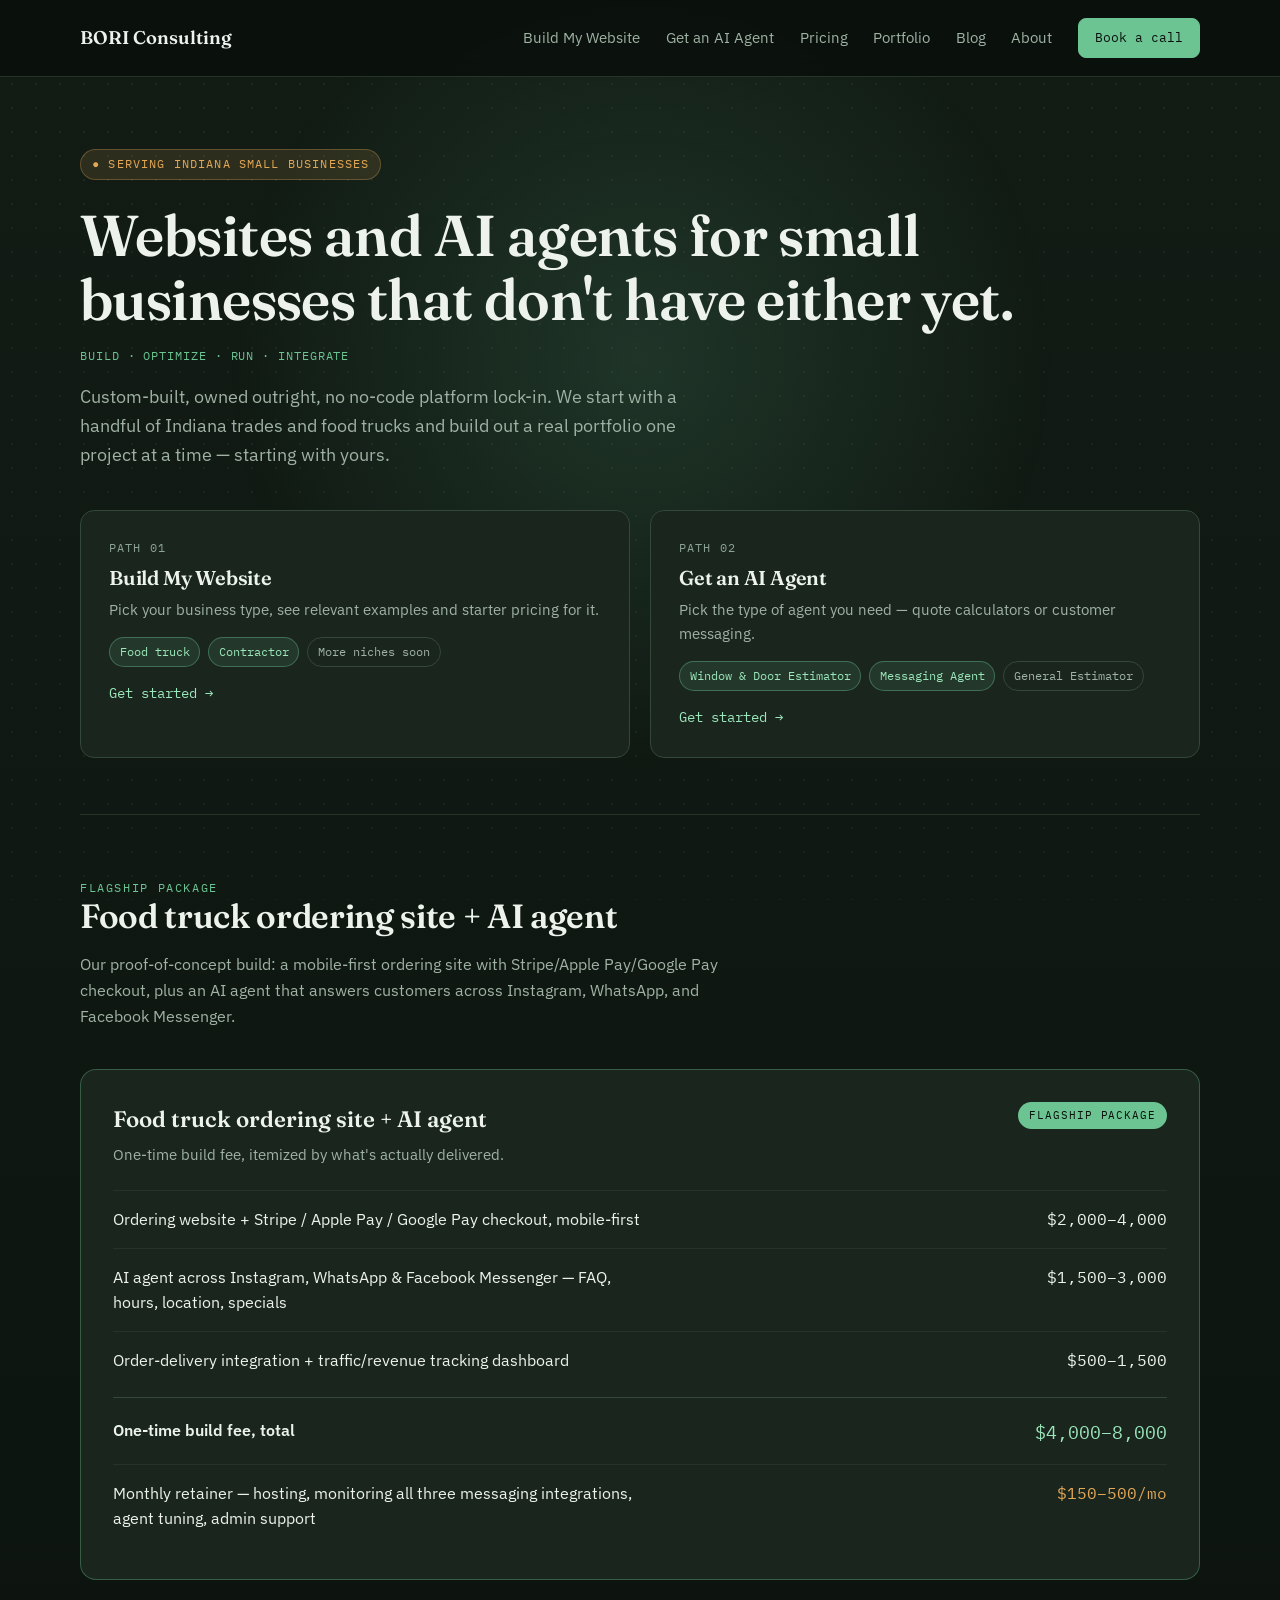
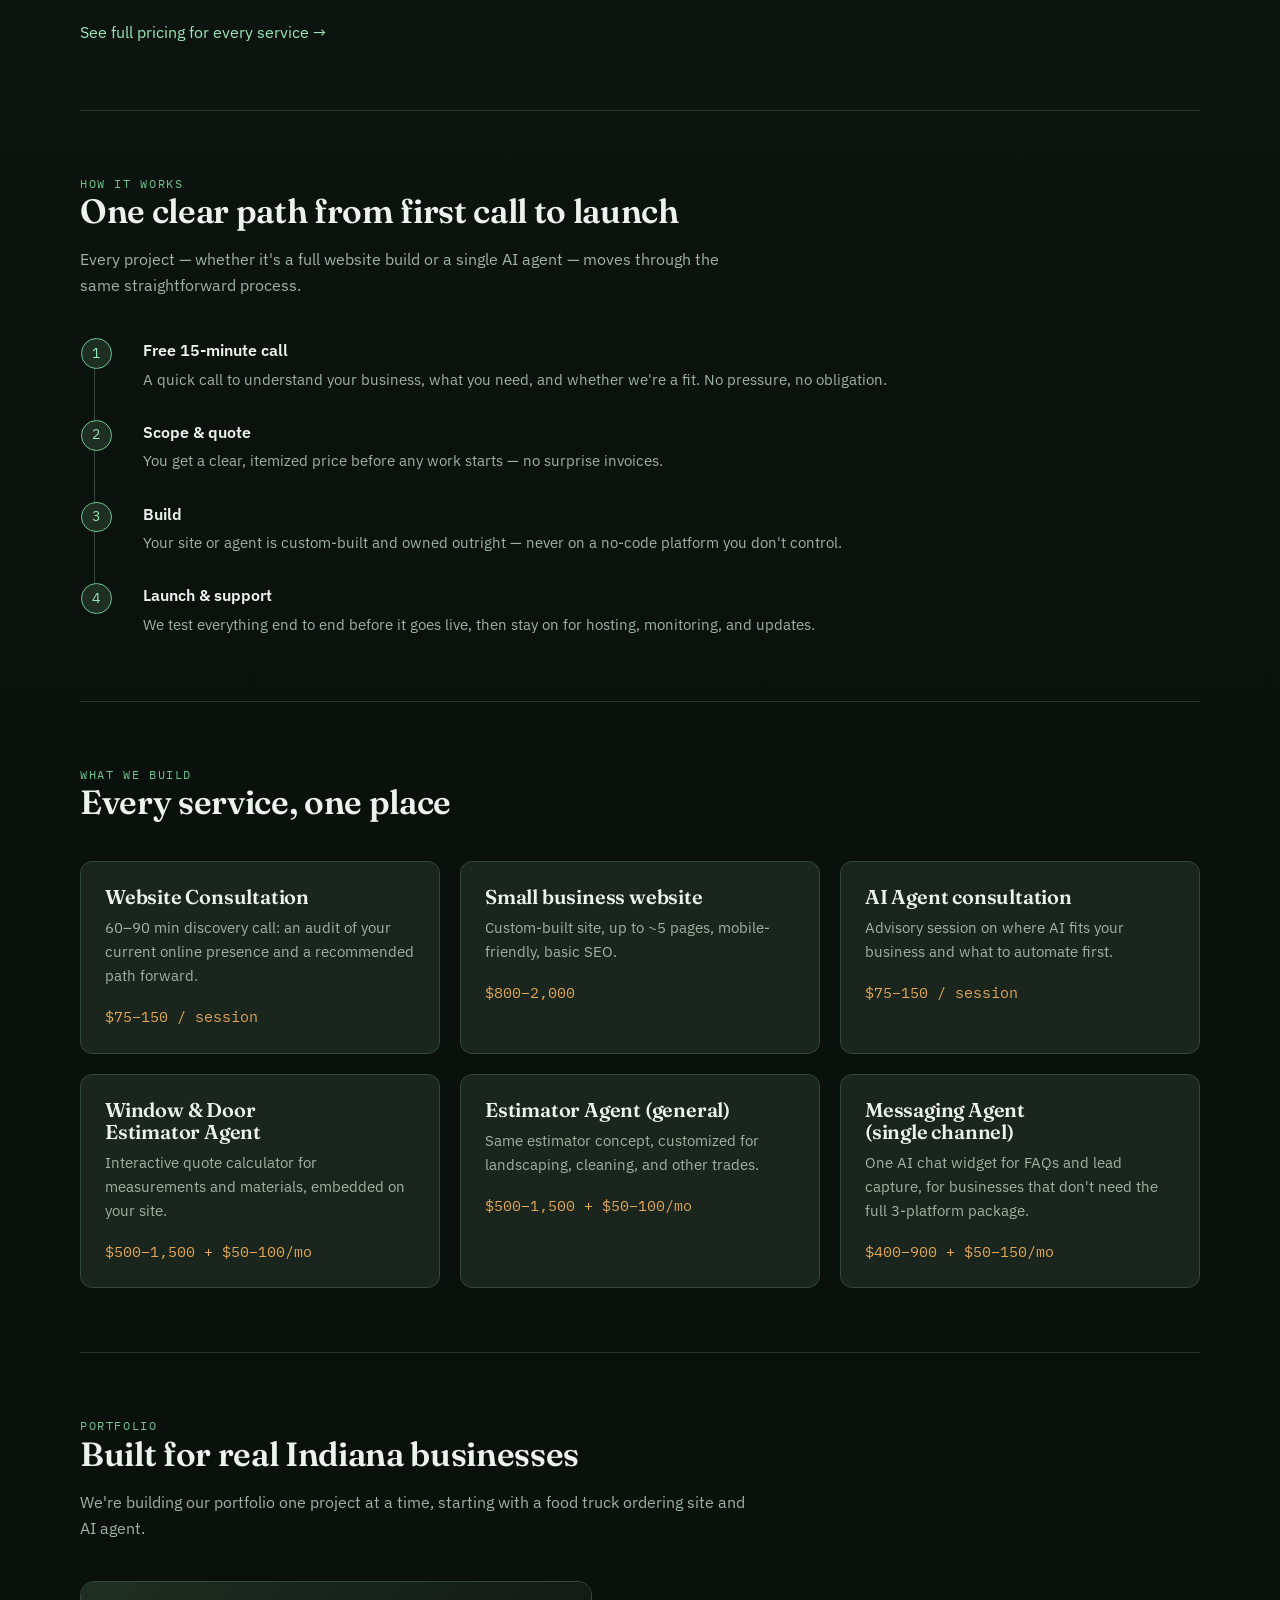
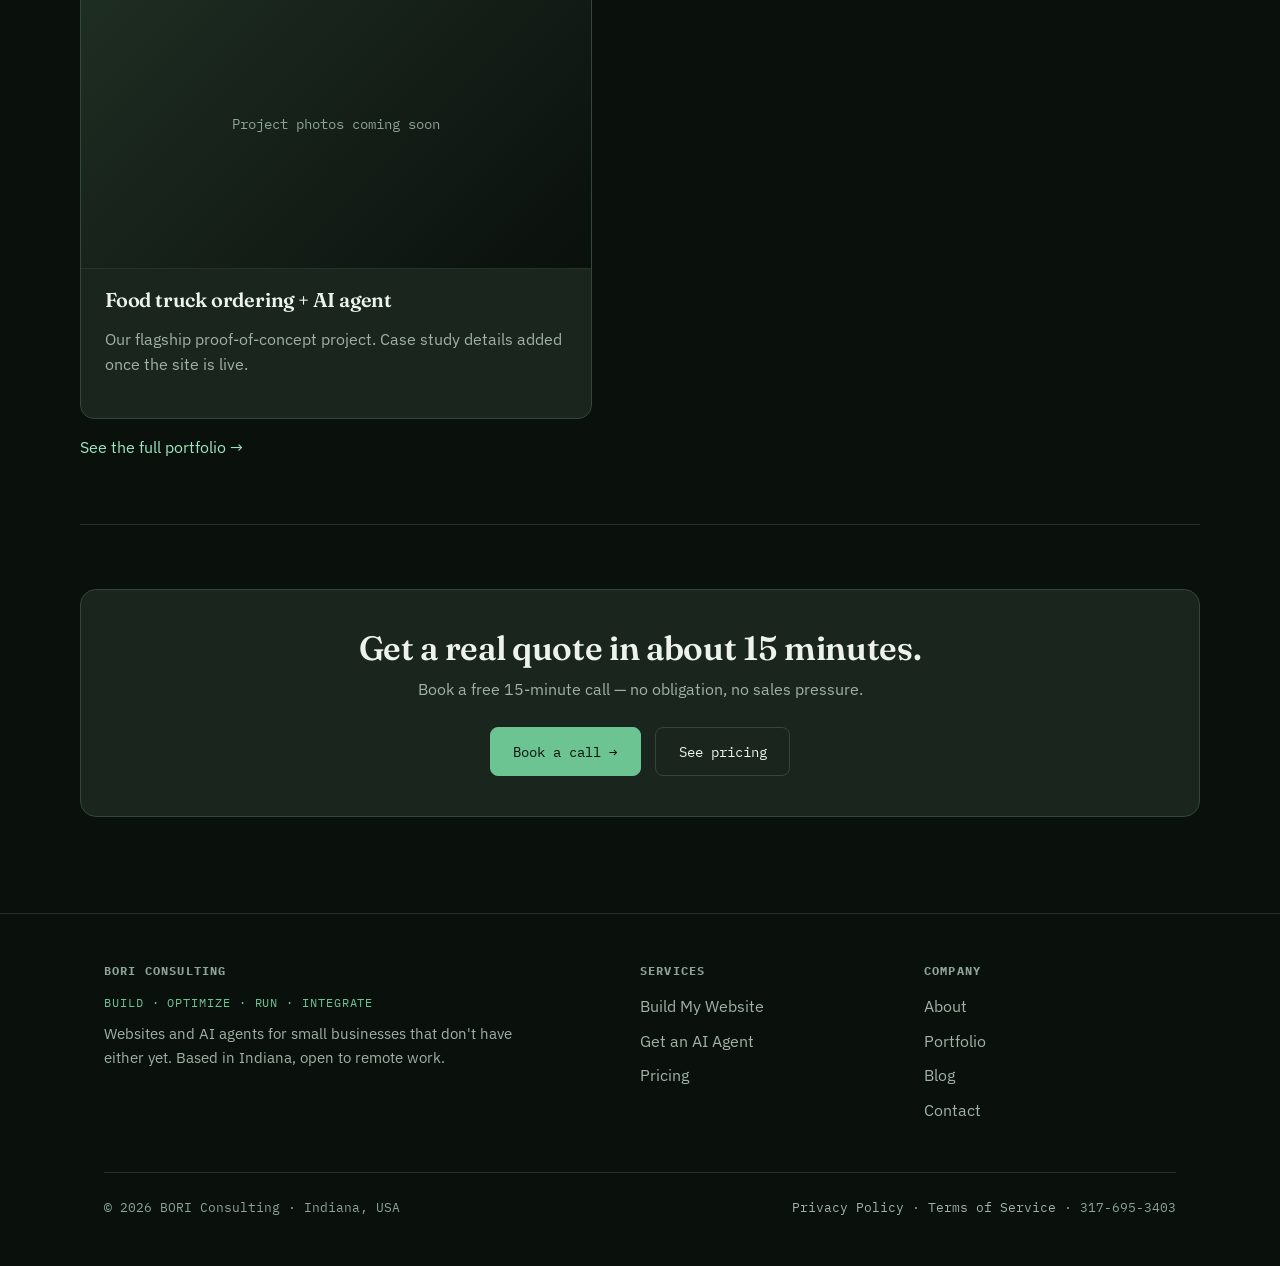
==== commit 86cf13a2: "Specify free intro call as 15 minutes; add BORI motto - "Free consultation" -> "Free 15-minute call"" ====
--- a/site/index.html
+++ b/site/index.html
@@ -37,6 +37,7 @@
   <section class="hero wrap">
     <div class="tag">● Serving Indiana small businesses</div>
     <h1>Websites and AI agents for small businesses that don't have either yet.</h1>
+    <p class="footer-motto" style="margin-bottom:1rem;">Build &middot; Optimize &middot; Run &middot; Integrate</p>
     <p class="sub">Custom-built, owned outright, no no-code platform lock-in. We start with a handful of Indiana trades and food trucks and build out a real portfolio one project at a time — starting with yours.</p>
 
     <div class="hero-paths">
@@ -113,8 +114,8 @@
     </div>
     <ol class="steps">
       <li>
-        <div class="step-title">Free consultation</div>
-        <div class="step-detail">A short call to understand your business, what you need, and whether we're a fit. No pressure, no obligation.</div>
+        <div class="step-title">Free 15-minute call</div>
+        <div class="step-detail">A quick call to understand your business, what you need, and whether we're a fit. No pressure, no obligation.</div>
       </li>
       <li>
         <div class="step-title">Scope &amp; quote</div>
@@ -189,7 +190,7 @@
   <section class="section wrap">
     <div class="cta-band">
       <h2>Get a real quote in about 15 minutes.</h2>
-      <p>Book a free consultation — no obligation, no sales pressure.</p>
+      <p>Book a free 15-minute call — no obligation, no sales pressure.</p>
       <div class="btn-row">
         <a href="contact.html" class="btn">Book a call →</a>
         <a href="pricing.html" class="btn secondary">See pricing</a>
@@ -203,6 +204,7 @@
     <div class="footer-grid">
       <div>
         <h4>BORI Consulting</h4>
+        <p class="footer-motto">Build &middot; Optimize &middot; Run &middot; Integrate</p>
         <p class="muted" style="max-width:26rem; font-size:0.92rem;">Websites and AI agents for small businesses that don't have either yet. Based in Indiana, open to remote work.</p>
       </div>
       <div>
--- a/site/css/styles.css
+++ b/site/css/styles.css
@@ -400,6 +400,14 @@
   gap: 2rem;
 }
 @media (max-width: 700px) { .footer-grid { grid-template-columns: 1fr; } }
+.footer-motto {
+  font-family: var(--font-mono);
+  font-size: 0.72rem;
+  letter-spacing: 0.08em;
+  text-transform: uppercase;
+  color: var(--accent);
+  margin: 0 0 0.6rem;
+}
 footer.site h4 {
   font-family: var(--font-mono);
   font-size: 0.72rem;
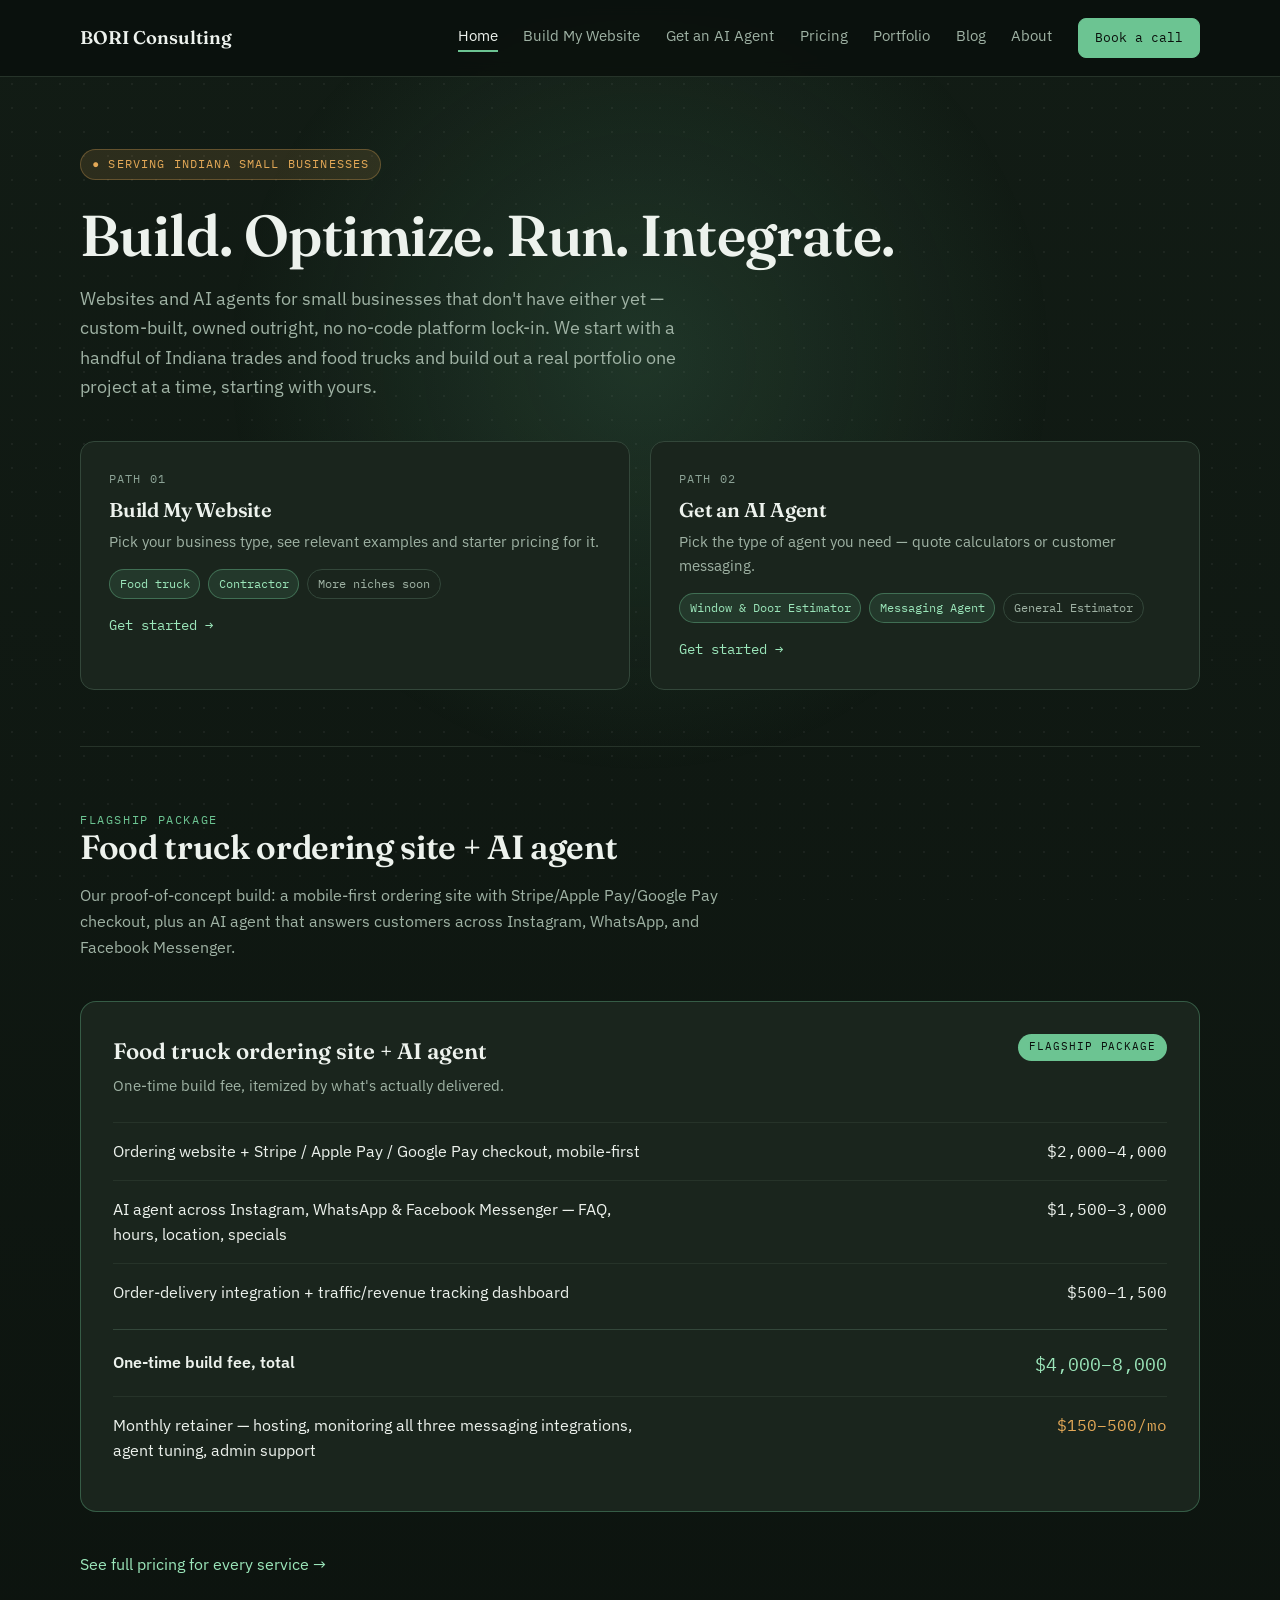
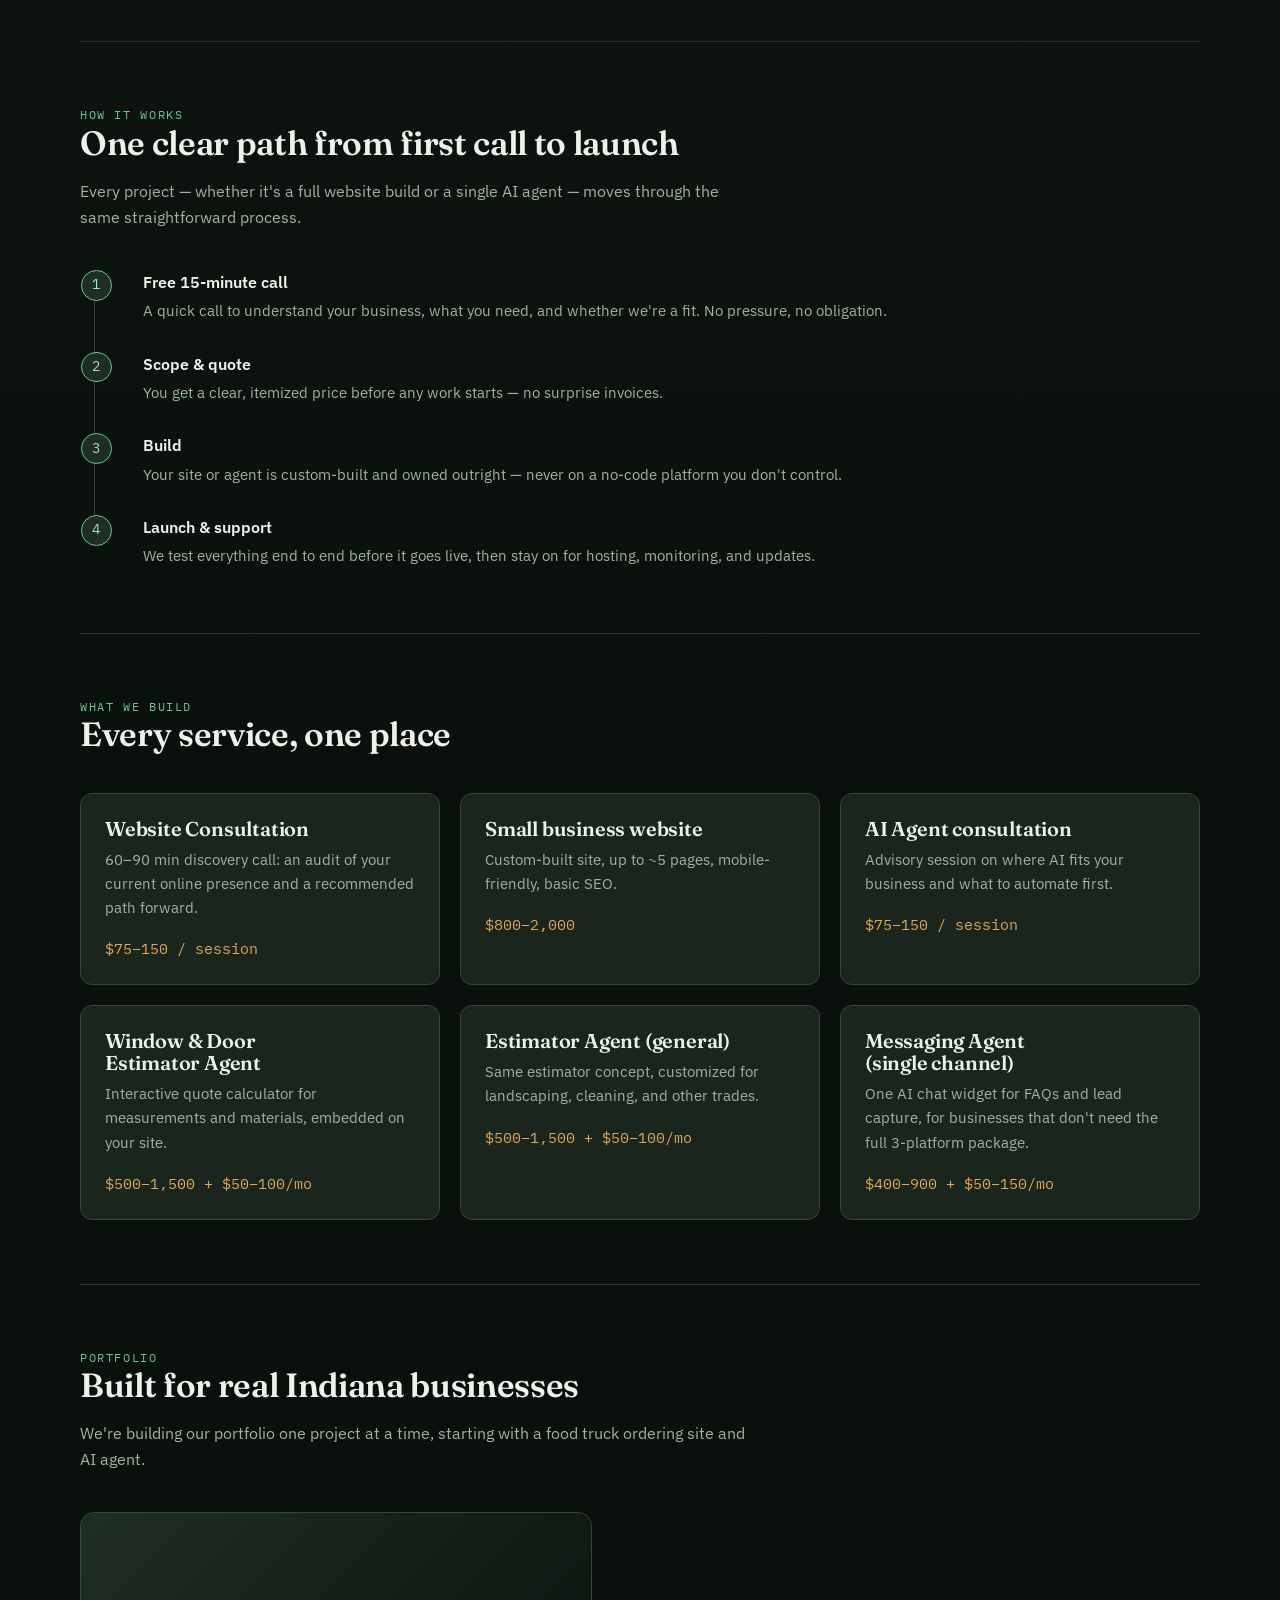
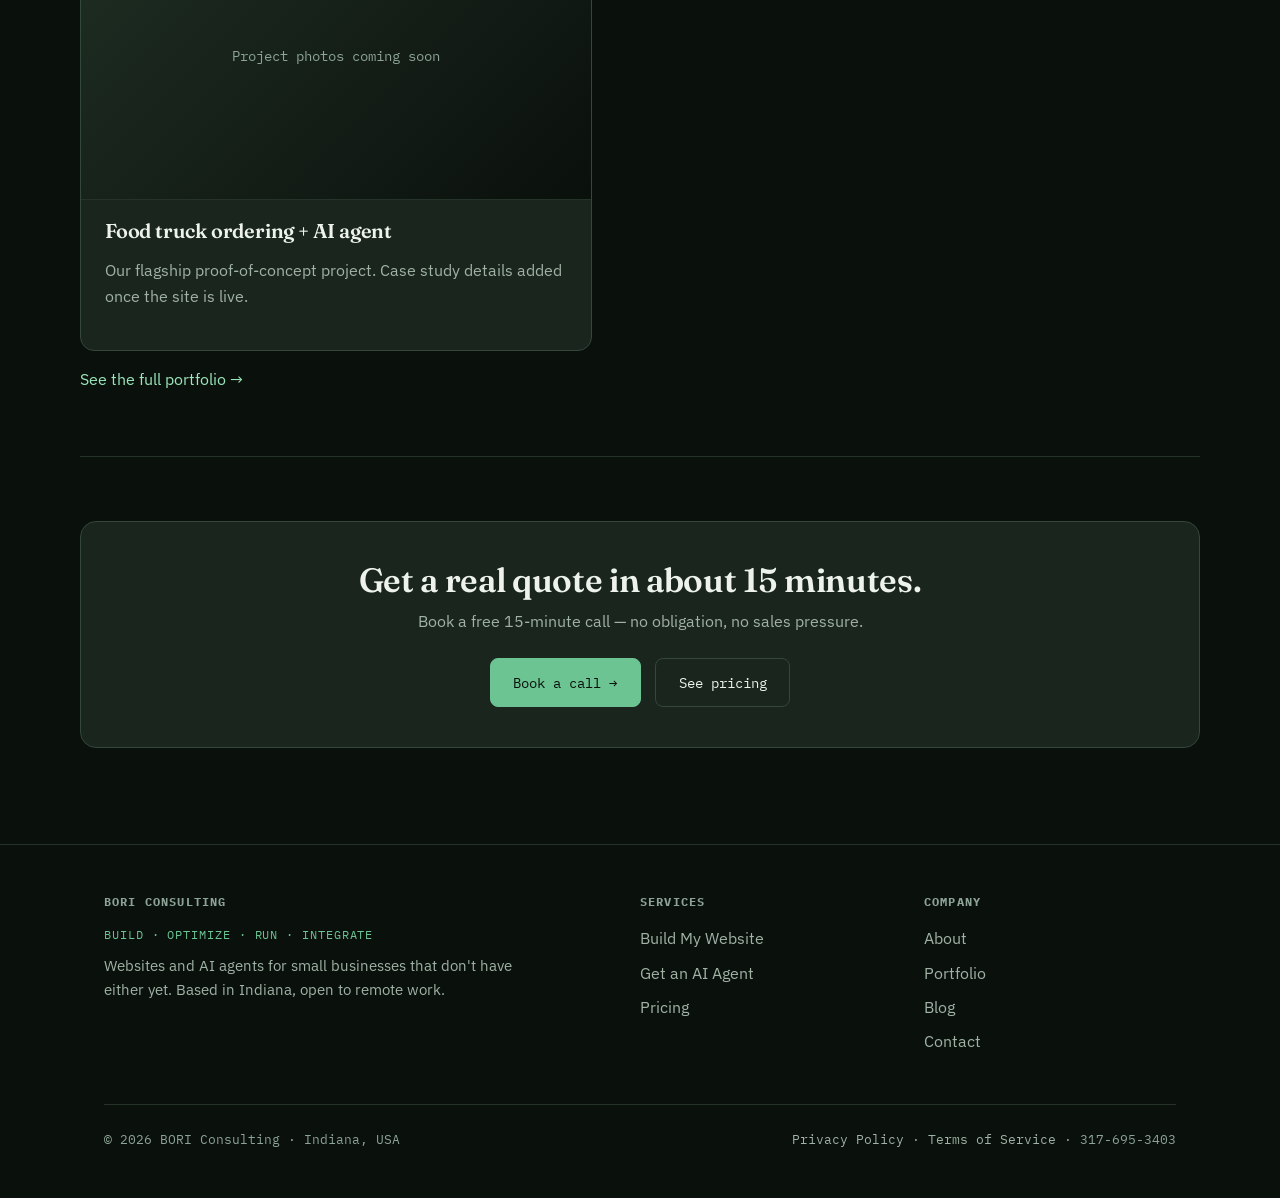
==== commit abac0314: "Lead homepage hero with the motto; add Home tab + active underline - Homepage H1 is now "Build. Opti" ====
--- a/site/index.html
+++ b/site/index.html
@@ -22,6 +22,7 @@
     <a href="index.html" class="logo">BORI Consulting</a>
     <button class="nav-toggle" id="navToggle" aria-expanded="false" aria-controls="navLinks">Menu</button>
     <div class="nav-links" id="navLinks">
+      <a href="index.html">Home</a>
       <a href="build-my-website.html">Build My Website</a>
       <a href="get-an-ai-agent.html">Get an AI Agent</a>
       <a href="pricing.html">Pricing</a>
@@ -36,9 +37,8 @@
 <main>
   <section class="hero wrap">
     <div class="tag">● Serving Indiana small businesses</div>
-    <h1>Websites and AI agents for small businesses that don't have either yet.</h1>
-    <p class="footer-motto" style="margin-bottom:1rem;">Build &middot; Optimize &middot; Run &middot; Integrate</p>
-    <p class="sub">Custom-built, owned outright, no no-code platform lock-in. We start with a handful of Indiana trades and food trucks and build out a real portfolio one project at a time — starting with yours.</p>
+    <h1>Build. Optimize. Run. Integrate.</h1>
+    <p class="sub">Websites and AI agents for small businesses that don't have either yet — custom-built, owned outright, no no-code platform lock-in. We start with a handful of Indiana trades and food trucks and build out a real portfolio one project at a time, starting with yours.</p>
 
     <div class="hero-paths">
       <a href="build-my-website.html" class="path-card">
--- a/site/css/styles.css
+++ b/site/css/styles.css
@@ -148,6 +148,8 @@
 }
 .nav-links a { color: var(--text-muted); }
 .nav-links a:hover, .nav-links a.active { color: var(--text); text-decoration: none; }
+.nav-links a:not(.nav-cta) { padding-bottom: 3px; border-bottom: 2px solid transparent; }
+.nav-links a.active:not(.nav-cta) { border-bottom-color: var(--accent); }
 .nav-cta {
   font-family: var(--font-mono);
   font-size: 0.82rem;
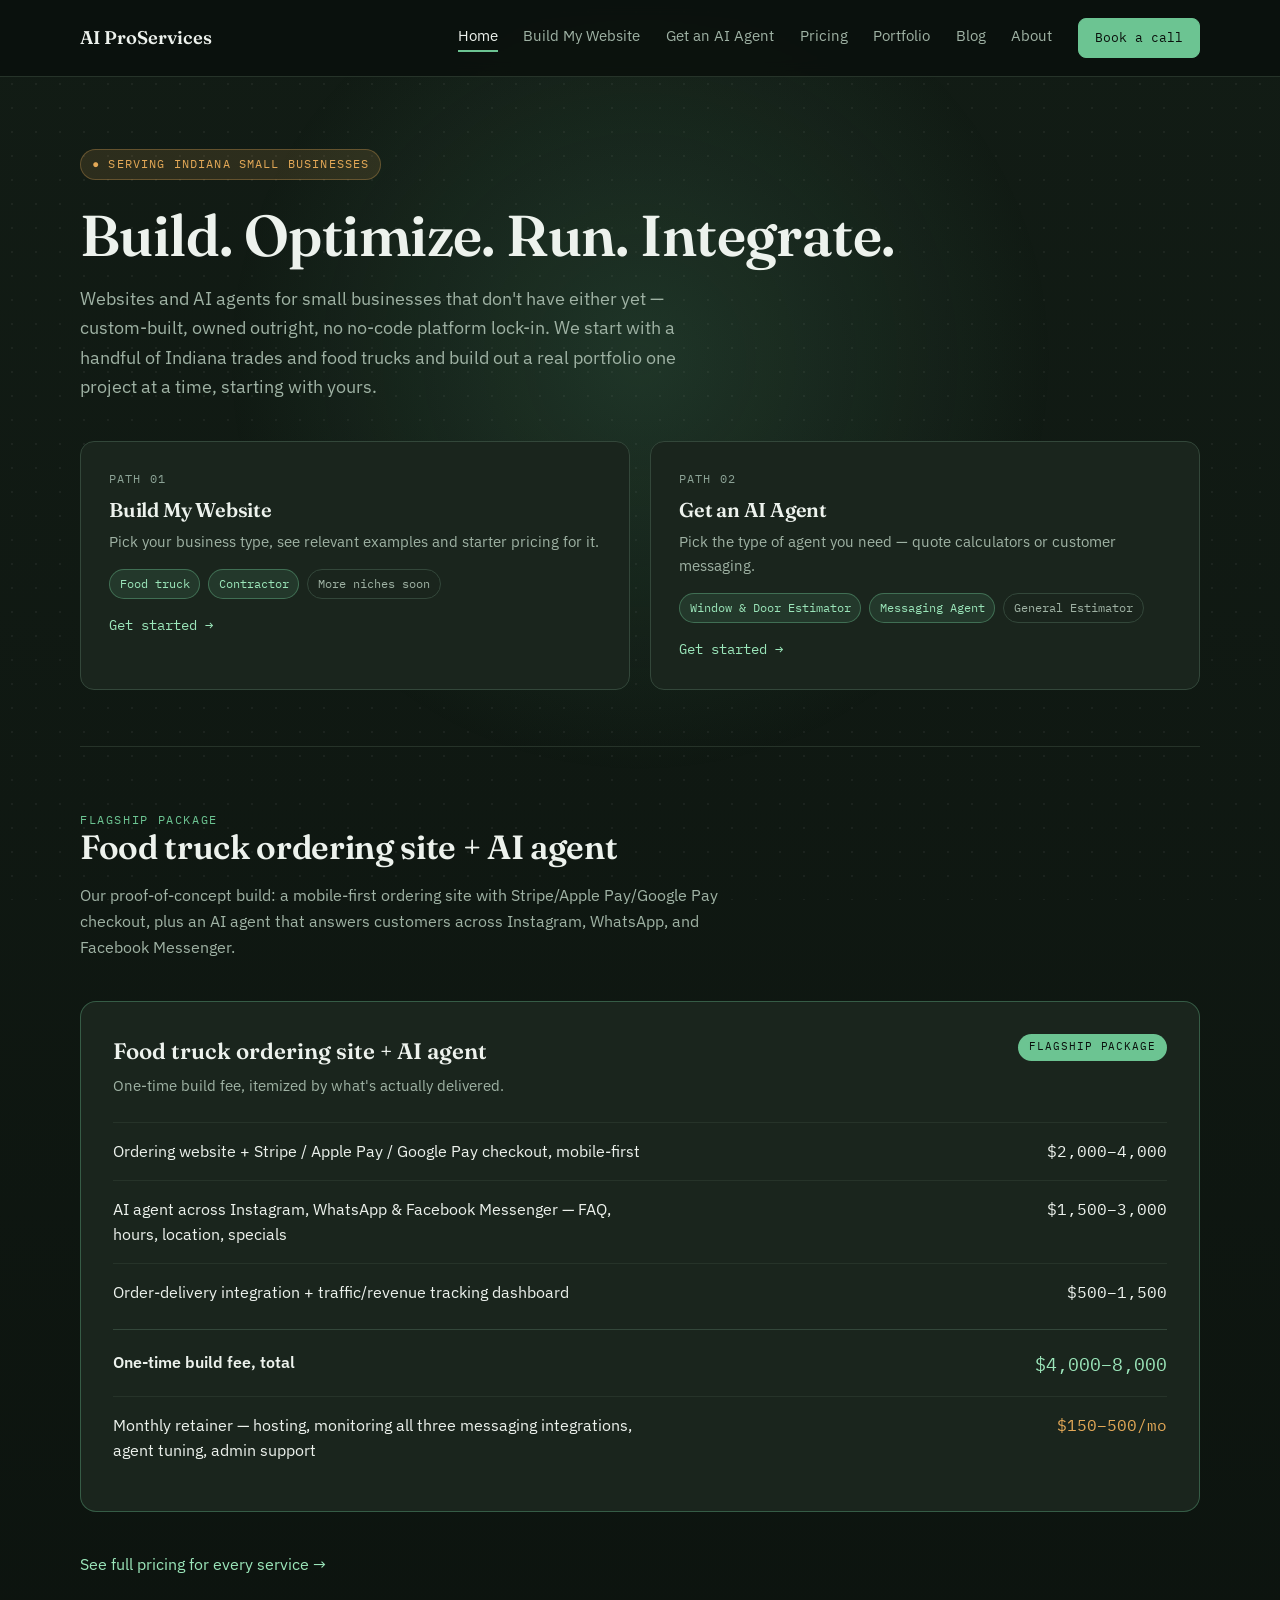
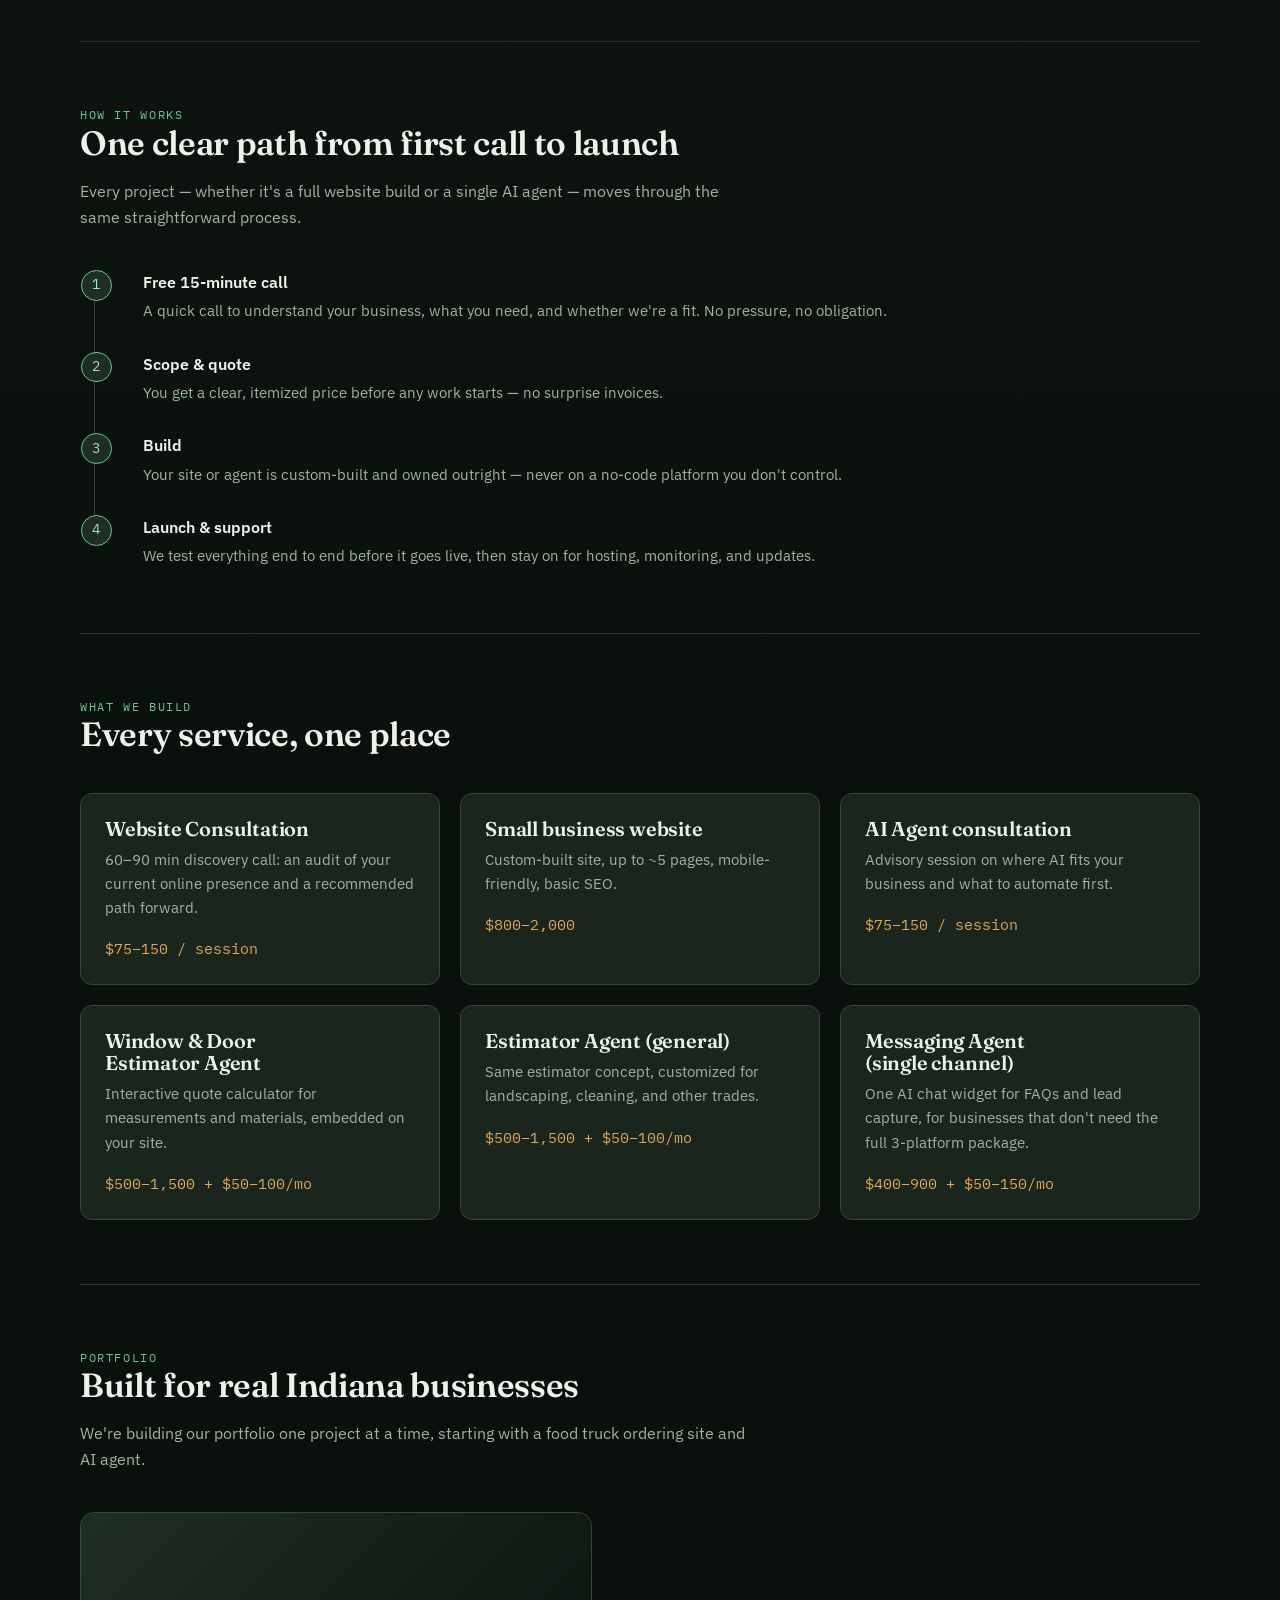
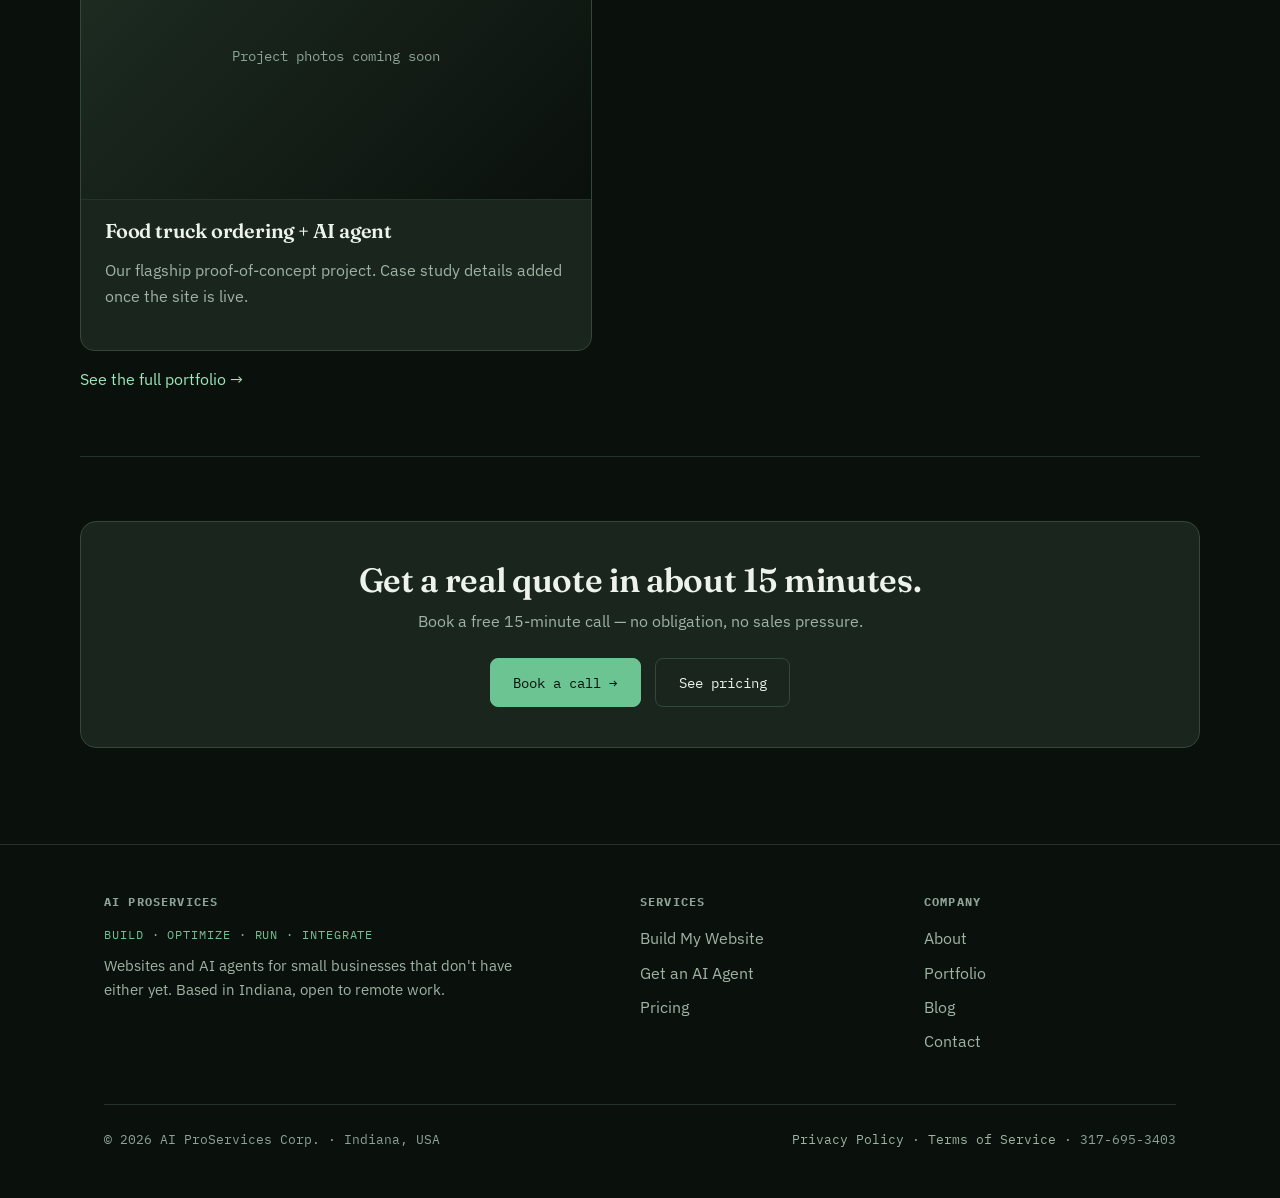
==== commit afb00acc: "Rebrand to AI ProServices Corp. - Domain: boriconsulting.com -> aiproservicescorp.com - Email: hello" ====
--- a/site/index.html
+++ b/site/index.html
@@ -3,15 +3,15 @@
 <head>
 <meta charset="utf-8">
 <meta name="viewport" content="width=device-width, initial-scale=1">
-<title>BORI Consulting — Websites &amp; AI Agents for Indiana Small Businesses</title>
+<title>AI ProServices — Websites &amp; AI Agents for Indiana Small Businesses</title>
 <meta name="description" content="Custom websites and AI agents for small businesses that don't have either yet. Serving Indiana — food trucks, contractors, and local trades.">
 <link rel="icon" type="image/svg+xml" href="favicon.svg">
 <meta property="og:type" content="website">
-<meta property="og:title" content="BORI Consulting — Websites & AI Agents for Indiana Small Businesses">
+<meta property="og:title" content="AI ProServices — Websites & AI Agents for Indiana Small Businesses">
 <meta property="og:description" content="Custom websites and AI agents for small businesses that don't have either yet. Serving Indiana — food trucks, contractors, and local trades.">
-<meta property="og:url" content="https://boriconsulting.com/">
+<meta property="og:url" content="https://aiproservicescorp.com/">
 <meta name="twitter:card" content="summary">
-<meta name="twitter:title" content="BORI Consulting — Websites & AI Agents for Indiana Small Businesses">
+<meta name="twitter:title" content="AI ProServices — Websites & AI Agents for Indiana Small Businesses">
 <meta name="twitter:description" content="Custom websites and AI agents for small businesses that don't have either yet. Serving Indiana — food trucks, contractors, and local trades.">
 <link rel="stylesheet" href="css/styles.css">
 </head>
@@ -19,7 +19,7 @@
 
 <header class="site">
   <nav class="wrap nav">
-    <a href="index.html" class="logo">BORI Consulting</a>
+    <a href="index.html" class="logo">AI ProServices</a>
     <button class="nav-toggle" id="navToggle" aria-expanded="false" aria-controls="navLinks">Menu</button>
     <div class="nav-links" id="navLinks">
       <a href="index.html">Home</a>
@@ -29,7 +29,7 @@
       <a href="portfolio.html">Portfolio</a>
       <a href="blog.html">Blog</a>
       <a href="about.html">About</a>
-      <a href="contact.html" class="nav-cta">Book a call</a>
+      <a href="mailto:michaelflores@aiproservicescorp.com?subject=Book%20a%20call" data-todo="Replace with the real Microsoft Bookings link once the aiproservicescorp.com tenant is verified" class="nav-cta" target="_blank" rel="noopener noreferrer">Book a call</a>
     </div>
   </nav>
 </header>
@@ -192,7 +192,7 @@
       <h2>Get a real quote in about 15 minutes.</h2>
       <p>Book a free 15-minute call — no obligation, no sales pressure.</p>
       <div class="btn-row">
-        <a href="contact.html" class="btn">Book a call →</a>
+        <a href="mailto:michaelflores@aiproservicescorp.com?subject=Book%20a%20call" data-todo="Replace with the real Microsoft Bookings link once the aiproservicescorp.com tenant is verified" class="btn" target="_blank" rel="noopener noreferrer">Book a call →</a>
         <a href="pricing.html" class="btn secondary">See pricing</a>
       </div>
     </div>
@@ -203,7 +203,7 @@
   <div class="wrap">
     <div class="footer-grid">
       <div>
-        <h4>BORI Consulting</h4>
+        <h4>AI ProServices</h4>
         <p class="footer-motto">Build &middot; Optimize &middot; Run &middot; Integrate</p>
         <p class="muted" style="max-width:26rem; font-size:0.92rem;">Websites and AI agents for small businesses that don't have either yet. Based in Indiana, open to remote work.</p>
       </div>
@@ -226,7 +226,7 @@
       </div>
     </div>
     <div class="footer-bottom">
-      <span>© 2026 BORI Consulting · Indiana, USA</span>
+      <span>© 2026 AI ProServices Corp. · Indiana, USA</span>
       <span class="footer-legal"><a href="privacy-policy.html">Privacy Policy</a> · <a href="terms-of-service.html">Terms of Service</a> · 317-695-3403</span>
     </div>
   </div>
--- a/site/css/styles.css
+++ b/site/css/styles.css
@@ -1,4 +1,4 @@
-/* BORI Consulting — shared design system
+/* AI ProServices — shared design system
    Palette, type, and pattern lifted directly from the launch plan. */
 
 @import url('https://fonts.googleapis.com/css2?family=Fraunces:opsz,wght@9..144,500;9..144,600;9..144,700&family=IBM+Plex+Sans:wght@400;500;600;700&family=IBM+Plex+Mono:wght@400;500&display=swap');
